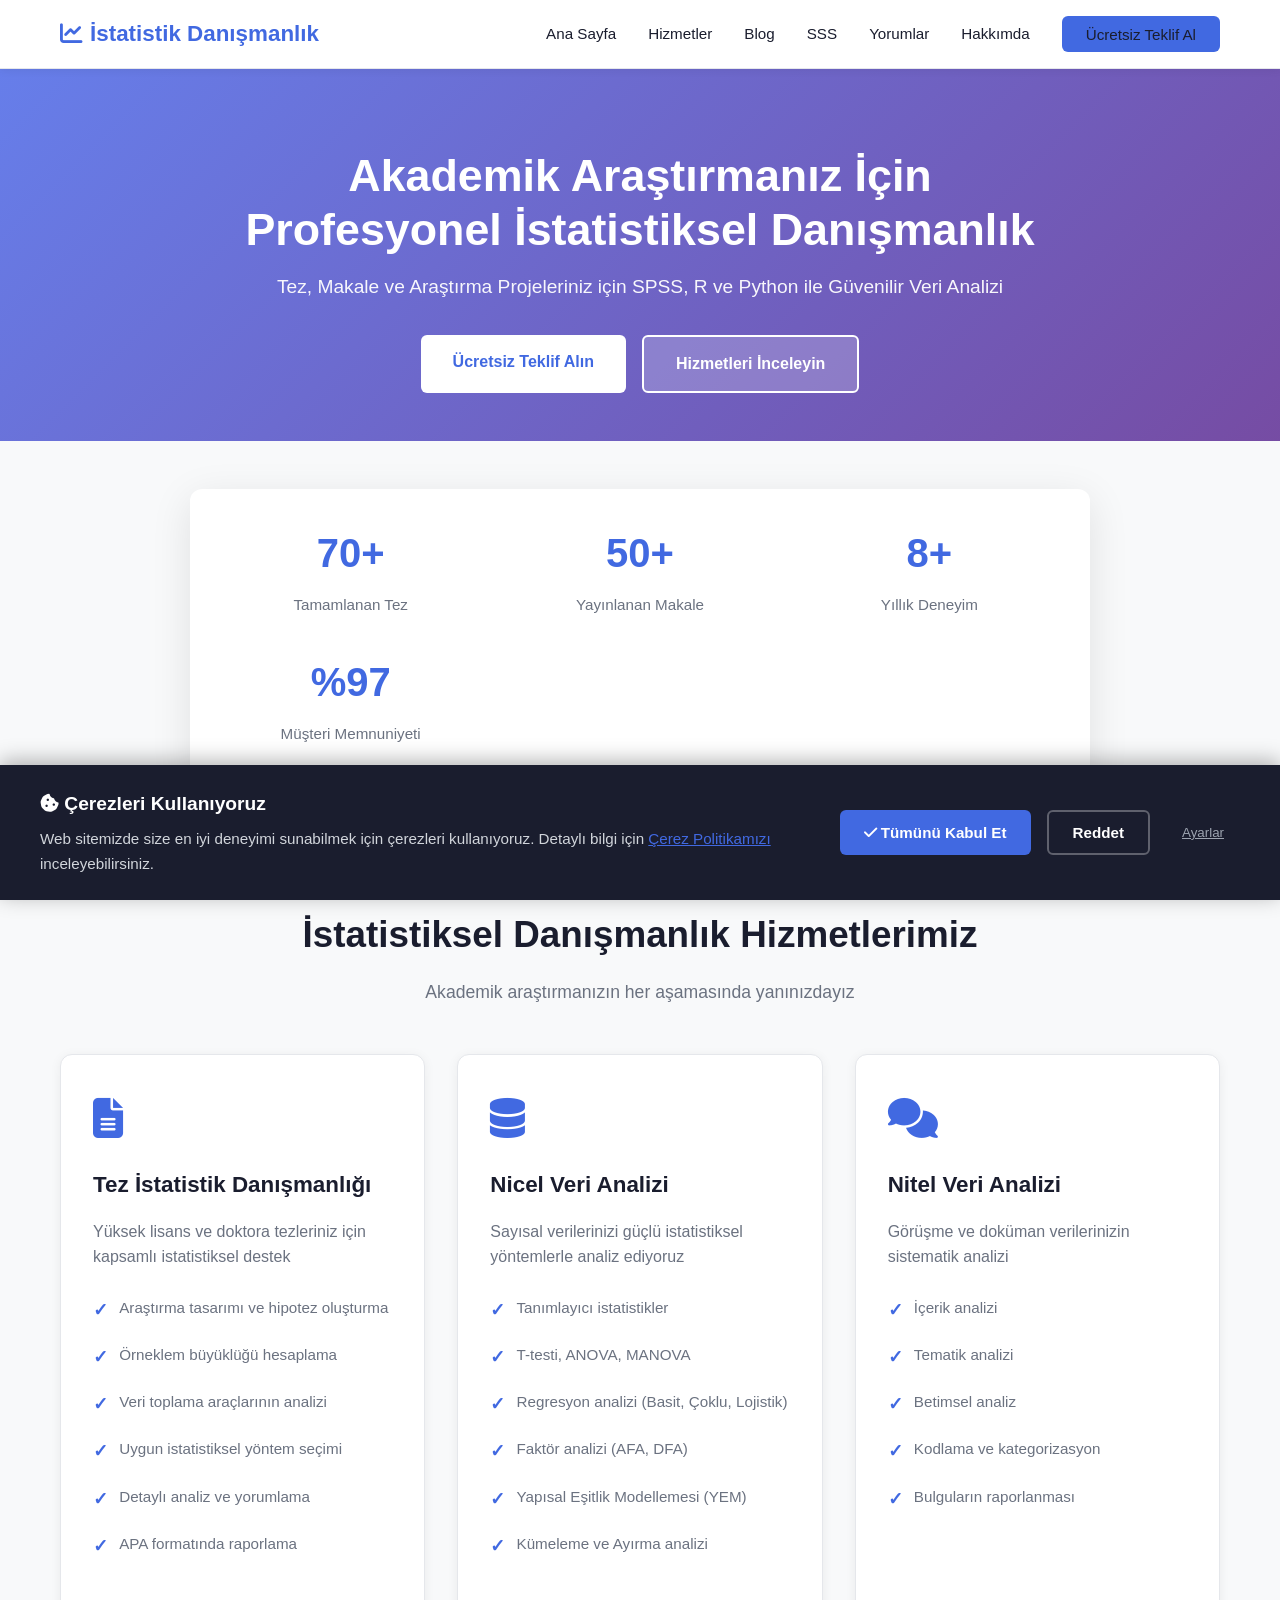
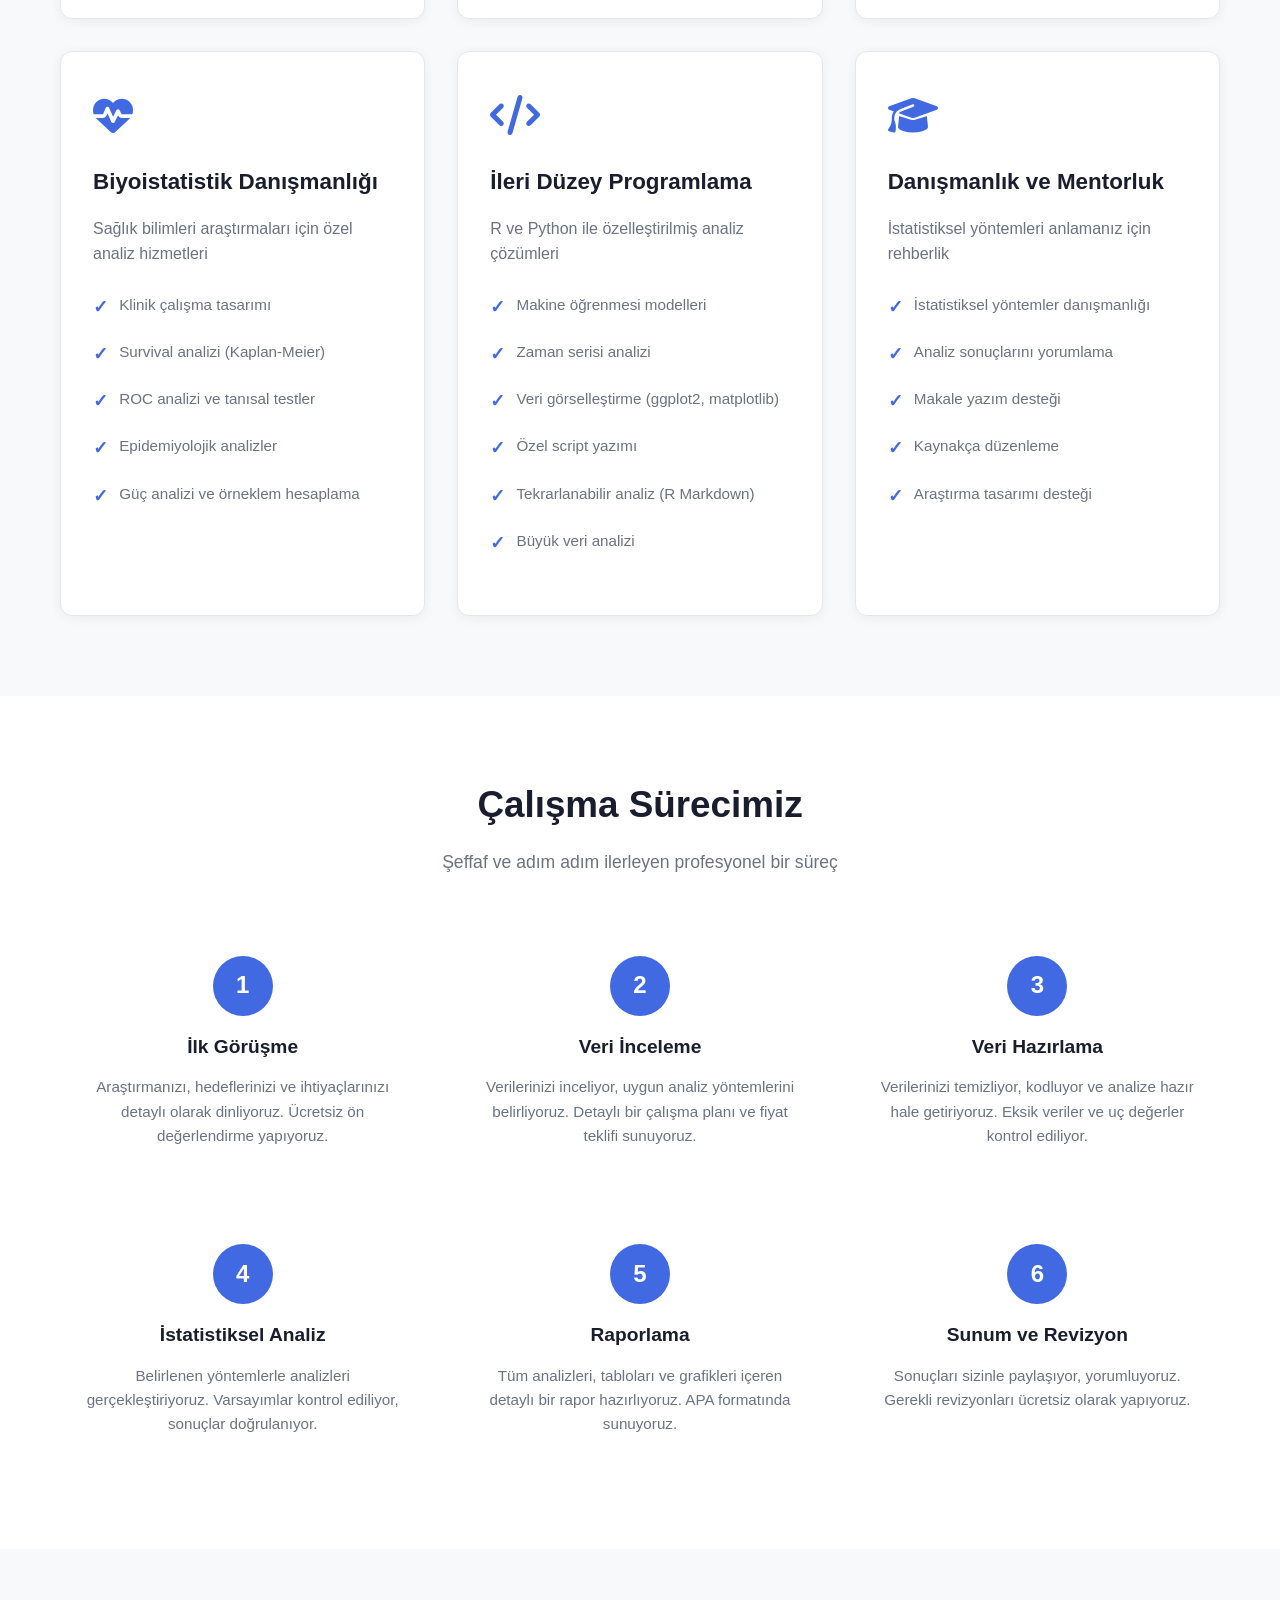
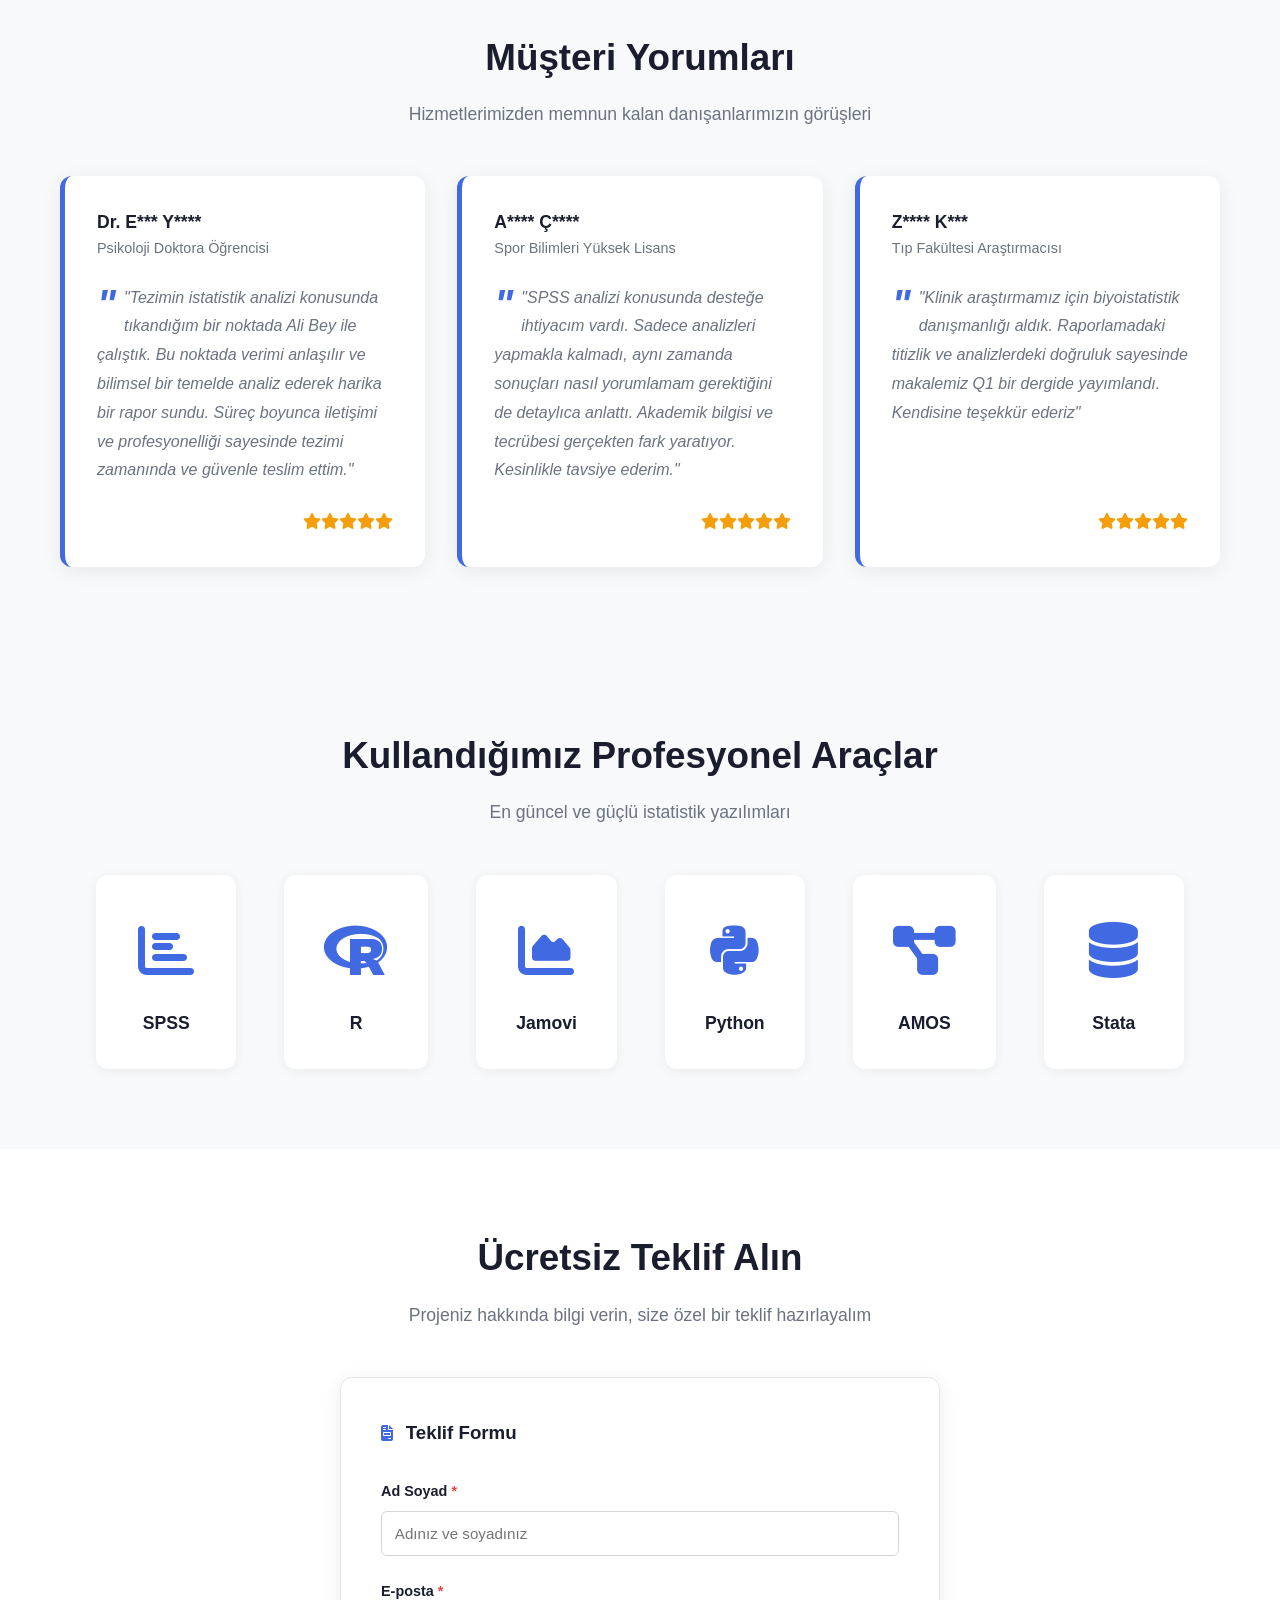
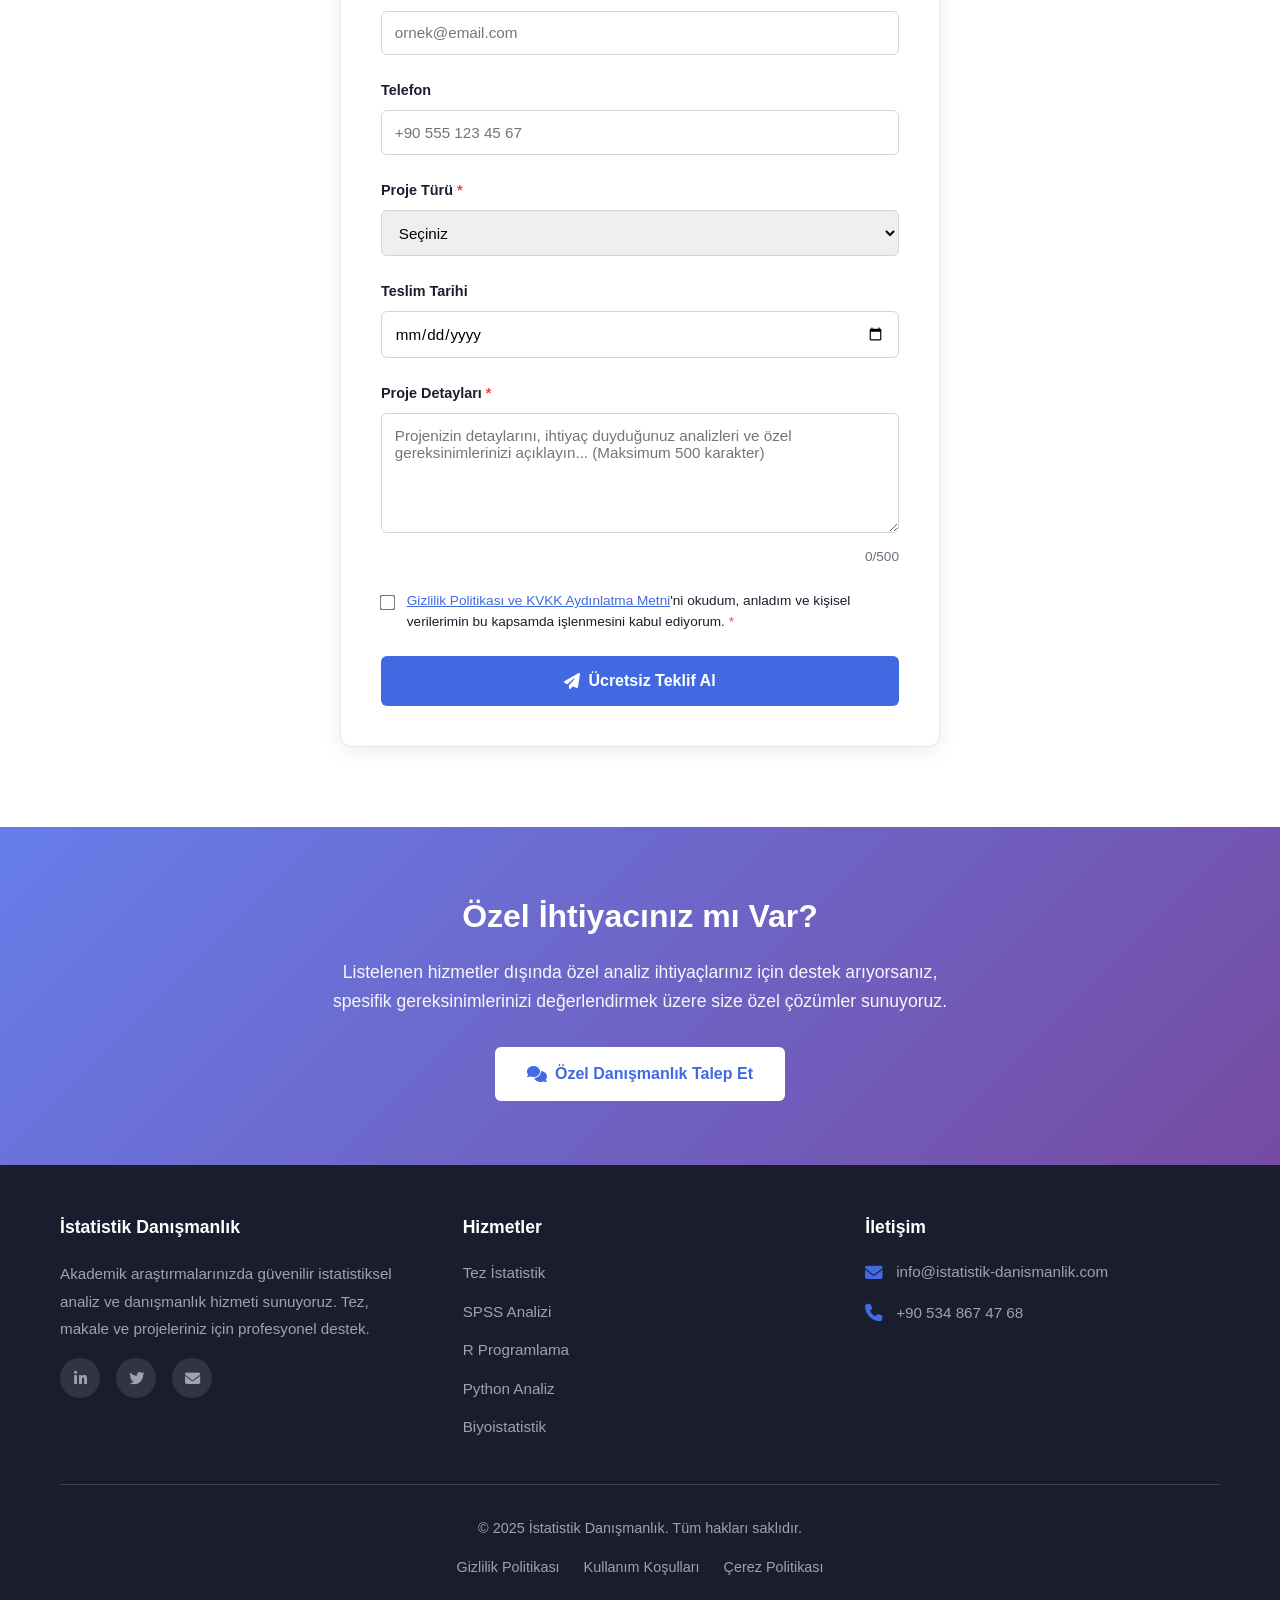
==== index.html @ de1aa16f "Update index.html deleted value for form conversion. it will be managed by google ads settings" ====
<!DOCTYPE html>
<html lang="tr">
<head>
    <meta charset="UTF-8">
    <meta name="viewport" content="width=device-width, initial-scale=1.0">
    <meta name="description" content="Tez İstatistik Danışmanlığı, SPSS Veri Analizi, R ve Python ile Akademik İstatistik Raporlama. Yüksek Lisans, Doktora ve Akademik Araştırmalar için Profesyonel İstatistiksel Destek.">
    <meta name="keywords" content="tez istatistik danışmanlığı, SPSS veri analizi, akademik istatistik, biyoistatistik, R programlama, Python analiz, yapısal eşitlik modeli, regresyon analizi">
    
    <!-- Open Graph / Facebook -->
    <meta property="og:type" content="website">
    <meta property="og:url" content="https://istatistik-danismanlik.com/">
    <meta property="og:title" content="İstatistik Danışmanlık - Tez ve Akademik Araştırma İstatistik Hizmeti">
    <meta property="og:description" content="Tez, Makale ve Araştırma Projeleriniz için SPSS, R ve Python ile Güvenilir Veri Analizi">
    <meta property="og:image" content="https://istatistik-danismanlik.com/og-image.jpg">

    <!-- Twitter -->
    <meta property="twitter:card" content="summary_large_image">
    <meta property="twitter:url" content="https://istatistik-danismanlik.com/">
    <meta property="twitter:title" content="İstatistik Danışmanlık - Tez ve Akademik Araştırma İstatistik Hizmeti">
    <meta property="twitter:description" content="Tez, Makale ve Araştırma Projeleriniz için SPSS, R ve Python ile Güvenilir Veri Analizi">
    <meta property="twitter:image" content="https://istatistik-danismanlik.com/og-image.jpg">

    <!-- Canonical URL -->
    <link rel="canonical" href="https://istatistik-danismanlik.com/">


    <!-- Google Analytics & Ads with Consent Mode -->
    <script async src="https://www.googletagmanager.com/gtag/js?id=G-90RQCKY6W9"></script>
    <script>
      window.dataLayer = window.dataLayer || [];
      function gtag(){dataLayer.push(arguments);}
      
      gtag('consent', 'default', {
        'ad_storage': 'denied',
        'ad_user_data': 'denied',
        'ad_personalization': 'denied',
        'analytics_storage': 'denied'
      });
      
      gtag('js', new Date());
      gtag('config', 'G-90RQCKY6W9');
      gtag('config', 'AW-17613183233');
    </script>
    
    <title>İstatistik Danışmanlık - Tez ve Akademik Araştırma İstatistik Hizmeti</title>
    
    <!-- Merkezi Stil ve Font Awesome -->
    <link rel="stylesheet" href="style.css">
    <link rel="stylesheet" href="https://cdnjs.cloudflare.com/ajax/libs/font-awesome/6.4.0/css/all.min.css">
</head>
<body>
    <!-- Header -->
    <header>
        <nav class="container">
            <div class="logo">
                <i class="fas fa-chart-line"></i>
                <a href="index.html" style="text-decoration: none; color: inherit;">İstatistik Danışmanlık</a>
            </div>
            <button class="mobile-menu-toggle" aria-label="Menü">
                <i class="fas fa-bars"></i>
            </button>
            <ul class="nav-links">
                <li><a href="#anasayfa">Ana Sayfa</a></li>
                <li><a href="#hizmetler">Hizmetler</a></li>
                <li><a href="blog.html">Blog</a></li>
                <li><a href="sss.html">SSS</a></li>
                <li><a href="#yorumlar">Yorumlar</a></li>
                <li><a href="hakkimda.html">Hakkımda</a></li>
                <li><a href="#teklif-al" class="nav-cta">Ücretsiz Teklif Al</a></li>
            </ul>
        </nav>
    </header>

    <!-- Hero Section -->
    <section id="anasayfa" class="hero">
        <div class="container">
            <h1>Akademik Araştırmanız İçin<br>Profesyonel İstatistiksel Danışmanlık</h1>
            <p>Tez, Makale ve Araştırma Projeleriniz için SPSS, R ve Python ile Güvenilir Veri Analizi</p>
            <div class="cta-buttons">
                <a href="#teklif-al" class="btn btn-primary">Ücretsiz Teklif Alın</a>
                <a href="#hizmetler" class="btn btn-secondary">Hizmetleri İnceleyin</a>
            </div>
        </div>
    </section>

    <!-- Stats Bar -->
    <div class="stats-bar">
        <div class="container">
            <div class="stats">
                <div class="stat-item">
                    <h3>70+</h3>
                    <p>Tamamlanan Tez</p>
                </div>
                <div class="stat-item">
                    <h3>50+</h3>
                    <p>Yayınlanan Makale</p>
                </div>
                <div class="stat-item">
                    <h3>8+</h3>
                    <p>Yıllık Deneyim</p>
                </div>
                <div class="stat-item">
                    <h3>%97</h3>
                    <p>Müşteri Memnuniyeti</p>
                </div>
            </div>
        </div>
    </div>

    <!-- Services Section -->
    <section id="hizmetler" class="services">
        <div class="container">
            <h2 class="section-title">İstatistiksel Danışmanlık Hizmetlerimiz</h2>
            <p class="section-subtitle">Akademik araştırmanızın her aşamasında yanınızdayız</p>
            
            <div class="services-grid">
                <div class="service-card">
                    <div class="service-icon"><i class="fas fa-file-alt"></i></div>
                    <h3>Tez İstatistik Danışmanlığı</h3>
                    <p>Yüksek lisans ve doktora tezleriniz için kapsamlı istatistiksel destek</p>
                    <ul>
                        <li>Araştırma tasarımı ve hipotez oluşturma</li>
                        <li>Örneklem büyüklüğü hesaplama</li>
                        <li>Veri toplama araçlarının analizi</li>
                        <li>Uygun istatistiksel yöntem seçimi</li>
                        <li>Detaylı analiz ve yorumlama</li>
                        <li>APA formatında raporlama</li>
                    </ul>
                </div>
                <div class="service-card">
                    <div class="service-icon"><i class="fas fa-database"></i></div>
                    <h3>Nicel Veri Analizi</h3>
                    <p>Sayısal verilerinizi güçlü istatistiksel yöntemlerle analiz ediyoruz</p>
                    <ul>
                        <li>Tanımlayıcı istatistikler</li>
                        <li>T-testi, ANOVA, MANOVA</li>
                        <li>Regresyon analizi (Basit, Çoklu, Lojistik)</li>
                        <li>Faktör analizi (AFA, DFA)</li>
                        <li>Yapısal Eşitlik Modellemesi (YEM)</li>
                        <li>Kümeleme ve Ayırma analizi</li>
                    </ul>
                </div>
                <div class="service-card">
                    <div class="service-icon"><i class="fas fa-comments"></i></div>
                    <h3>Nitel Veri Analizi</h3>
                    <p>Görüşme ve doküman verilerinizin sistematik analizi</p>
                    <ul>
                        <li>İçerik analizi</li>
                        <li>Tematik analizi</li>
                        <li>Betimsel analiz</li>
                        <li>Kodlama ve kategorizasyon</li>
                        <li>Bulguların raporlanması</li>
                    </ul>
                </div>
                <div class="service-card">
                    <div class="service-icon"><i class="fas fa-heartbeat"></i></div>
                    <h3>Biyoistatistik Danışmanlığı</h3>
                    <p>Sağlık bilimleri araştırmaları için özel analiz hizmetleri</p>
                    <ul>
                        <li>Klinik çalışma tasarımı</li>
                        <li>Survival analizi (Kaplan-Meier)</li>
                        <li>ROC analizi ve tanısal testler</li>
                        <li>Epidemiyolojik analizler</li>
                        <li>Güç analizi ve örneklem hesaplama</li>
                    </ul>
                </div>
                <div class="service-card">
                    <div class="service-icon"><i class="fas fa-code"></i></div>
                    <h3>İleri Düzey Programlama</h3>
                    <p>R ve Python ile özelleştirilmiş analiz çözümleri</p>
                    <ul>
                        <li>Makine öğrenmesi modelleri</li>
                        <li>Zaman serisi analizi</li>
                        <li>Veri görselleştirme (ggplot2, matplotlib)</li>
                        <li>Özel script yazımı</li>
                        <li>Tekrarlanabilir analiz (R Markdown)</li>
                        <li>Büyük veri analizi</li>
                    </ul>
                </div>
                <div class="service-card">
                    <div class="service-icon"><i class="fas fa-graduation-cap"></i></div>
                    <h3>Danışmanlık ve Mentorluk</h3>
                    <p>İstatistiksel yöntemleri anlamanız için rehberlik</p>
                    <ul>
                        <li>İstatistiksel yöntemler danışmanlığı</li>
                        <li>Analiz sonuçlarını yorumlama</li>
                        <li>Makale yazım desteği</li>
                        <li>Kaynakça düzenleme</li>
                        <li>Araştırma tasarımı desteği</li>
                    </ul>
                </div>
            </div>
        </div>
    </section>

    <!-- Process Section -->
    <section id="surec" class="process">
        <div class="container">
            <h2 class="section-title">Çalışma Sürecimiz</h2>
            <p class="section-subtitle">Şeffaf ve adım adım ilerleyen profesyonel bir süreç</p>
            <div class="process-steps">
                <div class="step"><div class="step-number">1</div><h3>İlk Görüşme</h3><p>Araştırmanızı, hedeflerinizi ve ihtiyaçlarınızı detaylı olarak dinliyoruz. Ücretsiz ön değerlendirme yapıyoruz.</p></div>
                <div class="step"><div class="step-number">2</div><h3>Veri İnceleme</h3><p>Verilerinizi inceliyor, uygun analiz yöntemlerini belirliyoruz. Detaylı bir çalışma planı ve fiyat teklifi sunuyoruz.</p></div>
                <div class="step"><div class="step-number">3</div><h3>Veri Hazırlama</h3><p>Verilerinizi temizliyor, kodluyor ve analize hazır hale getiriyoruz. Eksik veriler ve uç değerler kontrol ediliyor.</p></div>
                <div class="step"><div class="step-number">4</div><h3>İstatistiksel Analiz</h3><p>Belirlenen yöntemlerle analizleri gerçekleştiriyoruz. Varsayımlar kontrol ediliyor, sonuçlar doğrulanıyor.</p></div>
                <div class="step"><div class="step-number">5</div><h3>Raporlama</h3><p>Tüm analizleri, tabloları ve grafikleri içeren detaylı bir rapor hazırlıyoruz. APA formatında sunuyoruz.</p></div>
                <div class="step"><div class="step-number">6</div><h3>Sunum ve Revizyon</h3><p>Sonuçları sizinle paylaşıyor, yorumluyoruz. Gerekli revizyonları ücretsiz olarak yapıyoruz.</p></div>
            </div>
        </div>
    </section>

    <!-- Testimonials Section -->
    <section id="yorumlar" class="testimonials">
        <div class="container">
            <h2 class="section-title">Müşteri Yorumları</h2>
            <p class="section-subtitle">Hizmetlerimizden memnun kalan danışanlarımızın görüşleri</p>
            <div class="testimonials-grid">
                <div class="testimonial-card">
                    <div class="testimonial-author">
                        <div>
                            <h4 class="author-name">Dr. E*** Y****</h4>
                            <p class="author-title">Psikoloji Doktora Öğrencisi</p>
                        </div>
                    </div>
                    <p class="testimonial-text">"Tezimin istatistik analizi konusunda tıkandığım bir noktada Ali Bey ile çalıştık. Bu noktada verimi anlaşılır ve bilimsel bir temelde analiz ederek harika bir rapor sundu. Süreç boyunca iletişimi ve profesyonelliği sayesinde tezimi zamanında ve güvenle teslim ettim."</p>
                    <div class="testimonial-rating"><i class="fas fa-star"></i><i class="fas fa-star"></i><i class="fas fa-star"></i><i class="fas fa-star"></i><i class="fas fa-star"></i></div>
                </div>
                <div class="testimonial-card">
                    <div class="testimonial-author">
                        <div>
                            <h4 class="author-name">A**** Ç****</h4>
                            <p class="author-title">Spor Bilimleri Yüksek Lisans</p>
                        </div>
                    </div>
                    <p class="testimonial-text">"SPSS analizi konusunda desteğe ihtiyacım vardı. Sadece analizleri yapmakla kalmadı, aynı zamanda sonuçları nasıl yorumlamam gerektiğini de detaylıca anlattı. Akademik bilgisi ve tecrübesi gerçekten fark yaratıyor. Kesinlikle tavsiye ederim."</p>
                    <div class="testimonial-rating"><i class="fas fa-star"></i><i class="fas fa-star"></i><i class="fas fa-star"></i><i class="fas fa-star"></i><i class="fas fa-star"></i></div>
                </div>
                <div class="testimonial-card">
                    <div class="testimonial-author">
                        <div>
                            <h4 class="author-name">Z**** K***</h4>
                            <p class="author-title">Tıp Fakültesi Araştırmacısı</p>
                        </div>
                    </div>
                    <p class="testimonial-text">"Klinik araştırmamız için biyoistatistik danışmanlığı aldık. Raporlamadaki titizlik ve analizlerdeki doğruluk sayesinde makalemiz Q1 bir dergide yayımlandı. Kendisine teşekkür ederiz"</p>
                    <div class="testimonial-rating"><i class="fas fa-star"></i><i class="fas fa-star"></i><i class="fas fa-star"></i><i class="fas fa-star"></i><i class="fas fa-star"></i></div>
                </div>
            </div>
        </div>
    </section>

    <!-- Tools Section -->
    <section class="tools">
        <div class="container">
            <h2 class="section-title">Kullandığımız Profesyonel Araçlar</h2>
            <p class="section-subtitle">En güncel ve güçlü istatistik yazılımları</p>
            <div class="tools-grid">
                <div class="tool-item"><div class="tool-icon"><i class="fas fa-chart-bar"></i></div><h4>SPSS</h4></div>
                <div class="tool-item"><div class="tool-icon"><i class="fab fa-r-project"></i></div><h4>R</h4></div>
                <div class="tool-item"><div class="tool-icon"><i class="fas fa-chart-area"></i></div><h4>Jamovi</h4></div>
                <div class="tool-item"><div class="tool-icon"><i class="fab fa-python"></i></div><h4>Python</h4></div>
                <div class="tool-item"><div class="tool-icon"><i class="fas fa-project-diagram"></i></div><h4>AMOS</h4></div>
                <div class="tool-item"><div class="tool-icon"><i class="fas fa-database"></i></div><h4>Stata</h4></div>
            </div>
        </div>
    </section>

    <!-- Quote Form Section -->
    <section id="teklif-al" class="quote-section">
        <div class="container">
            <h2 class="section-title">Ücretsiz Teklif Alın</h2>
            <p class="section-subtitle">Projeniz hakkında bilgi verin, size özel bir teklif hazırlayalım</p>
            <div class="quote-form-container">
                <div class="quote-form-title"><i class="fas fa-file-invoice"></i><h3>Teklif Formu</h3></div>
                <div id="formMessage" class="form-message"></div>
                <form class="quote-form" name="quote" method="POST" data-netlify="true" netlify-honeypot="bot-field">
                    <input type="hidden" name="form-name" value="quote">

                    <!-- Honeypot alanı - botlar için görünür, insanlar için gizli -->
                    <div class="honeypot-field" aria-hidden="true">
                        <label for="website-url">Web sitesi (boş bırakın)</label>
                        <input type="text"
                               name="bot-field"
                               id="website-url"
                               tabindex="-1"
                               autocomplete="off"
                               placeholder="https://">
                    </div>
                    <div class="form-group"><label>Ad Soyad <span class="required">*</span></label><input type="text" name="name" placeholder="Adınız ve soyadınız" required></div>
                    <div class="form-group"><label>E-posta <span class="required">*</span></label><input type="email" name="email" placeholder="ornek@email.com" required></div>
                    <div class="form-group"><label>Telefon</label><input type="tel" name="phone" placeholder="+90 555 123 45 67"></div>
                    <div class="form-group"><label>Proje Türü <span class="required">*</span></label><select name="project-type" required><option value="">Seçiniz</option><option value="yuksek-lisans">Yüksek Lisans Tezi</option><option value="doktora">Doktora Tezi</option><option value="makale">Makale</option><option value="proje">Araştırma Projesi</option><option value="diger">Diğer</option></select></div>
                    <div class="form-group"><label>Teslim Tarihi</label><input type="date" name="deadline"></div>
                    <div class="form-group"><label>Proje Detayları <span class="required">*</span></label><textarea id="projectDetails" name="details" placeholder="Projenizin detaylarını, ihtiyaç duyduğunuz analizleri ve özel gereksinimlerinizi açıklayın... (Maksimum 500 karakter)" maxlength="500" required></textarea><div class="char-count"><span id="charCount">0</span>/500</div></div>
                    <div class="form-group"><div class="checkbox-item" style="align-items: flex-start; gap: 0.8rem;"><input type="checkbox" id="kvkk" name="kvkk-onay" value="kabul" required style="margin-top: 5px; transform: scale(1.2);"><label for="kvkk" style="font-size: 0.85rem; line-height: 1.5; font-weight: 500;"><a href="gizlilik-politikasi.html" target="_blank" style="color: var(--primary);">Gizlilik Politikası ve KVKK Aydınlatma Metni</a>'ni okudum, anladım ve kişisel verilerimin bu kapsamda işlenmesini kabul ediyorum. <span class="required">*</span></label></div></div>
                    <button type="submit" class="submit-btn" id="submitBtn"><i class="fas fa-paper-plane"></i> Ücretsiz Teklif Al</button>
                </form>
            </div>
        </div>
    </section>

    <!-- Special Needs Section -->
    <section class="special-needs">
        <div class="container">
            <h2>Özel İhtiyacınız mı Var?</h2>
            <p>Listelenen hizmetler dışında özel analiz ihtiyaçlarınız için destek arıyorsanız,<br>spesifik gereksinimlerinizi değerlendirmek üzere size özel çözümler sunuyoruz.</p>
            <a href="#teklif-al" class="special-btn"><i class="fas fa-comments"></i> Özel Danışmanlık Talep Et</a>
        </div>
    </section>

    <!-- Footer -->
    <footer>
        <div class="container">
            <div class="footer-content">
                <div class="footer-section">
                    <h3>İstatistik Danışmanlık</h3>
                    <p>Akademik araştırmalarınızda güvenilir istatistiksel analiz ve danışmanlık hizmeti sunuyoruz. Tez, makale ve projeleriniz için profesyonel destek.</p>
                    <div class="social-links">
                        <a href="https://www.linkedin.com/in/ali-yalcinkaya" target="_blank" rel="noopener noreferrer" aria-label="LinkedIn"><i class="fab fa-linkedin-in"></i></a>
                        <a href="https://x.com/_aliyalcinkaya" target="_blank" rel="noopener noreferrer" aria-label="Twitter"><i class="fab fa-twitter"></i></a>
                        <a href="mailto:info@istatistik-danismanlik.com" aria-label="E-posta"><i class="fas fa-envelope"></i></a>
                    </div>
                </div>
                <div class="footer-section">
                    <h3>Hizmetler</h3>
                    <ul>
                        <li><a href="#hizmetler">Tez İstatistik</a></li>
                        <li><a href="#hizmetler">SPSS Analizi</a></li>
                        <li><a href="#hizmetler">R Programlama</a></li>
                        <li><a href="#hizmetler">Python Analiz</a></li>
                        <li><a href="#hizmetler">Biyoistatistik</a></li>
                    </ul>
                </div>
                <div class="footer-section">
                    <h3>İletişim</h3>
                    <div class="contact-info-item">
                        <i class="fas fa-envelope"></i>
                        <a href="mailto:info@istatistik-danismanlik.com">info@istatistik-danismanlik.com</a>
                    </div>
                    <div class="contact-info-item">
                        <i class="fas fa-phone"></i>
                        <a href="tel:+905348674768">+90 534 867 47 68</a>
                    </div>
                </div>
            </div>
            <div class="footer-bottom">
                <p>&copy; 2025 İstatistik Danışmanlık. Tüm hakları saklıdır.</p>
                <div class="footer-legal-links">
                    <a href="gizlilik-politikasi.html">Gizlilik Politikası</a>
                    <a href="kullanim-kosullari.html">Kullanım Koşulları</a>
                    <a href="cerez-politikasi.html">Çerez Politikası</a>
                </div>
            </div>
        </div>
    </footer>

    <!-- Çerez Banner ve Modal HTML -->
    <div id="cookie-consent-banner">
        <div class="cookie-consent-container">
            <div class="cookie-consent-text">
                <h3><i class="fas fa-cookie-bite"></i> Çerezleri Kullanıyoruz</h3>
                <p>Web sitemizde size en iyi deneyimi sunabilmek için çerezleri kullanıyoruz. Detaylı bilgi için <a href="cerez-politikasi.html" target="_blank">Çerez Politikamızı</a> inceleyebilirsiniz.</p>
            </div>
            <div class="cookie-consent-buttons">
                <button class="cookie-btn cookie-btn-accept" onclick="acceptAllCookies()">
                    <i class="fas fa-check"></i> Tümünü Kabul Et
                </button>
                <button class="cookie-btn cookie-btn-reject" onclick="rejectCookies()">
                    Reddet
                </button>
                <button class="cookie-btn-settings" onclick="openCookieSettings()">
                    Ayarlar
                </button>
            </div>
        </div>
    </div>
    <div id="cookie-settings-modal">
        <div class="cookie-modal-content">
            <div class="cookie-modal-header">
                <h2>Çerez Ayarları</h2>
                <button class="cookie-modal-close" onclick="closeCookieSettings()">
                    <i class="fas fa-times"></i>
                </button>
            </div>
            <div class="cookie-category">
                <div class="cookie-category-header">
                    <h3><i class="fas fa-shield-alt"></i> Zorunlu Çerezler</h3>
                    <label class="cookie-toggle">
                        <input type="checkbox" checked disabled>
                        <span class="cookie-toggle-slider"></span>
                    </label>
                </div>
                <p>Web sitesinin temel işlevleri için gerekli çerezlerdir. Bu çerezler devre dışı bırakılamaz.</p>
            </div>
            <div class="cookie-category">
                <div class="cookie-category-header">
                    <h3><i class="fas fa-chart-line"></i> Analitik Çerezler</h3>
                    <label class="cookie-toggle">
                        <input type="checkbox" id="analytics-cookies">
                        <span class="cookie-toggle-slider"></span>
                    </label>
                </div>
                <p>Ziyaretçi davranışlarını anlamamıza ve site performansını iyileştirmemize yardımcı olan çerezlerdir (Google Analytics).</p>
            </div>
            <div class="cookie-category">
                <div class="cookie-category-header">
                    <h3><i class="fas fa-bullhorn"></i> Pazarlama Çerezleri</h3>
                    <label class="cookie-toggle">
                        <input type="checkbox" id="marketing-cookies">
                        <span class="cookie-toggle-slider"></span>
                    </label>
                </div>
                <p>Hedefli reklamlar göstermek ve reklam kampanyalarının etkinliğini ölçmek için kullanılan çerezlerdir (Google Ads).</p>
            </div>
            <div class="cookie-modal-footer">
                <button class="cookie-btn cookie-btn-reject" onclick="saveAndClose()">
                    <i class="fas fa-save"></i> Kaydet ve Kapat
                </button>
                <button class="cookie-btn cookie-btn-accept" onclick="acceptAllFromModal()">
                    <i class="fas fa-check-double"></i> Tümünü Kabul Et
                </button>
            </div>
        </div>
    </div>
    
    <!-- Scriptler -->
    <script>
        document.addEventListener('DOMContentLoaded', function() {
            // --- GENEL SİTE SCRIPT'LERİ ---
            // Karakter sayacı
            const textarea = document.getElementById('projectDetails');
            const charCount = document.getElementById('charCount');
            if (textarea && charCount) {
                textarea.addEventListener('input', function() {
                    charCount.textContent = this.value.length;
                });
            }
            
            // Mobil menü
            const mobileMenuToggle=document.querySelector(".mobile-menu-toggle"),navLinks=document.querySelector(".nav-links");mobileMenuToggle&&mobileMenuToggle.addEventListener("click",function(){navLinks.classList.toggle("active");const e=this.querySelector("i");e.classList.toggle("fa-bars"),e.classList.toggle("fa-times")});
            
            // Sayfa içi smooth scroll
            document.querySelectorAll('a[href^="#"]').forEach(e=>{e.addEventListener("click",function(t){t.preventDefault();const o=document.querySelector(this.getAttribute("href"));o&&o.scrollIntoView({behavior:"smooth",block:"start"})})});
            
            // Netlify form gönderimi
            const form = document.querySelector('.quote-form');
            if(form) {
                form.addEventListener('submit', event => {
                    event.preventDefault();

                    // Form validasyonu kontrolü
                    if (!form.checkValidity()) {
                        // Tarayıcının varsayılan validasyon mesajlarını göster
                        form.reportValidity();
                        return;
                    }

                    // KVKK onayı kontrolü
                    const kvkkCheckbox = document.getElementById('kvkk');
                    if (!kvkkCheckbox.checked) {
                        const formMessage = document.getElementById('formMessage');
                        formMessage.textContent = 'Lütfen Gizlilik Politikası ve KVKK Aydınlatma Metni\'ni okuyup kabul edin.';
                        formMessage.className = 'form-message error';
                        formMessage.style.display = 'block';
                        kvkkCheckbox.focus();
                        setTimeout(() => {
                            formMessage.style.display = 'none';
                        }, 5000);
                        return;
                    }

                    const formData = new FormData(form);
                    const formMessage = document.getElementById('formMessage');
                    const submitBtn = document.getElementById('submitBtn');

                    // Butonu devre dışı bırak ve yükleniyor durumuna getir
                    submitBtn.disabled = true;
                    submitBtn.innerHTML = '<i class="fas fa-spinner fa-spin"></i> Gönderiliyor...';

                    fetch('/', {
                        method: 'POST',
                        headers: { 'Content-Type': 'application/x-www-form-urlencoded' },
                        body: new URLSearchParams(formData).toString()
                    }).then(() => {
                        // Form başarıyla gönderildi - Google Analytics event
                        if (typeof gtag !== 'undefined') {
                            // GA4 event - Google Ads'te dönüşüm olarak import edilebilir
                            gtag('event', 'form_submit', {
                                'event_category': 'engagement',
                                'event_label': 'contact_form'
                            });

                            // Google Ads conversion event
                            // Google Ads'teki dönüşüm ayarlarından conversion_label alıp buraya ekle
                            // Örnek: gtag('event', 'conversion', {'send_to': 'AW-17613183233/AbC1DeF2GhI3JkL4'});
                            gtag('event', 'conversion', {
                                'send_to': 'AW-17613183233/gdZMCKPOzawbEIGyz85B'
                            });
                        }

                        form.style.display = 'none';
                        formMessage.textContent = 'Teşekkürler! Talebiniz başarıyla alındı. En kısa sürede size dönüş yapacağız.';
                        formMessage.className = 'form-message success';
                        formMessage.style.display = 'block';
                    }).catch((error) => {
                        formMessage.textContent = 'Bir hata oluştu. Lütfen daha sonra tekrar deneyin veya doğrudan e-posta ile iletişime geçin.';
                        formMessage.className = 'form-message error';
                        formMessage.style.display = 'block';
                        submitBtn.disabled = false;
                        submitBtn.innerHTML = '<i class="fas fa-paper-plane"></i> Ücretsiz Teklif Al';
                    });
                });
            }
            
            // --- ÇEREZ YÖNETİM SCRIPT'LERİ ---
            function showCookieBanner(){const e=document.getElementById("cookie-consent-banner");e&&(e.style.display="block")}function hideCookieBanner(){const e=document.getElementById("cookie-consent-banner");e&&(e.style.display="none")}function setCookieConsent(e,t,o){const n=new Date;n.setTime(n.getTime()+24*o*60*60*1e3),document.cookie=e+"="+t+";expires="+n.toUTCString()+";path=/;SameSite=Lax"}function getCookieConsent(e){const t=e+"=";const o=document.cookie.split(";");for(let e=0;e<o.length;e++){let n=o[e];for(;" "===n.charAt(0);)n=n.substring(1,n.length);if(0===n.indexOf(t))return n.substring(t.length,n.length)}return null}window.acceptAllCookies=function(){setCookieConsent("cookie_consent","all",365),setCookieConsent("analytics_consent","true",365),setCookieConsent("marketing_consent","true",365),"undefined"!=typeof gtag&&gtag("consent","update",{analytics_storage:"granted",ad_storage:"granted",ad_user_data:"granted",ad_personalization:"granted"}),hideCookieBanner()},window.rejectCookies=function(){setCookieConsent("cookie_consent","necessary",365),setCookieConsent("analytics_consent","false",365),setCookieConsent("marketing_consent","false",365),hideCookieBanner()},window.openCookieSettings=function(){const e=document.getElementById("cookie-settings-modal");e&&(e.style.display="block",document.getElementById("analytics-cookies").checked="true"===getCookieConsent("analytics_consent"),document.getElementById("marketing-cookies").checked="true"===getCookieConsent("marketing_consent"))},window.closeCookieSettings=function(){const e=document.getElementById("cookie-settings-modal");e&&(e.style.display="none")},window.acceptAllFromModal=function(){document.getElementById("analytics-cookies").checked=!0,document.getElementById("marketing-cookies").checked=!0,saveAndClose()},window.saveAndClose=function(){const e=document.getElementById("analytics-cookies").checked,t=document.getElementById("marketing-cookies").checked;setCookieConsent("cookie_consent","custom",365),setCookieConsent("analytics_consent",e,365),setCookieConsent("marketing_consent",t,365),"undefined"!=typeof gtag&&gtag("consent","update",{analytics_storage:e?"granted":"denied",ad_storage:t?"granted":"denied",ad_user_data:t?"granted":"denied",ad_personalization:t?"granted":"denied"}),closeCookieSettings(),hideCookieBanner()};const consent=getCookieConsent("cookie_consent");consent?"undefined"!=typeof gtag&&gtag("consent","update",{analytics_storage:"true"===getCookieConsent("analytics_consent")?"granted":"denied",ad_storage:"true"===getCookieConsent("marketing_consent")?"granted":"denied",ad_user_data:"true"===getCookieConsent("marketing_consent")?"granted":"denied",ad_personalization:"true"===getCookieConsent("marketing_consent")?"granted":"denied"}):setTimeout(showCookieBanner,1e3);window.addEventListener("click",function(e){const t=document.getElementById("cookie-settings-modal");e.target===t&&closeCookieSettings()});
        });
    </script>
</body>
</html>
---- style.css ----
/* -------------------------------------------------------------------------- */
/* TEMEL STİLLER VE DEĞİŞKENLER (Tüm sayfalar için geçerli)                     */
/* -------------------------------------------------------------------------- */
* {
    margin: 0;
    padding: 0;
    box-sizing: border-box;
}

:root {
    --primary: #4169E1;
    --primary-dark: #1e3a8a;
    --secondary: #0ea5e9;
    --accent: #4169E1;
    --dark: #1a1d2e;
    --light: #f8f9fa;
    --gray: #6b7280;
    --white: #ffffff;
}

body {
    font-family: -apple-system, BlinkMacSystemFont, 'Segoe UI', Roboto, 'Helvetica Neue', Arial, sans-serif;
    line-height: 1.6;
    color: var(--dark);
    background: var(--light); /* Arka planı açık gri yapalım */
}

html {
    scroll-behavior: smooth;
}

.container {
    max-width: 1200px;
    margin: 0 auto;
    padding: 0 20px;
}

.section-title {
    text-align: center;
    font-size: 2.3rem;
    margin-bottom: 0.8rem;
    color: var(--dark);
    font-weight: 700;
}

.section-subtitle {
    text-align: center;
    color: var(--gray);
    margin-bottom: 3rem;
    font-size: 1.1rem;
}

/* -------------------------------------------------------------------------- */
/* HEADER VE NAVİGASYON (Tüm sayfalarda aynı)                                 */
/* -------------------------------------------------------------------------- */
header {
    background: var(--white);
    padding: 1rem 0;
    position: sticky;
    top: 0;
    z-index: 1000;
    box-shadow: 0 2px 8px rgba(0,0,0,0.06);
    border-bottom: 1px solid #e5e7eb;
}

nav {
    display: flex;
    justify-content: space-between;
    align-items: center;
    flex-wrap: wrap;
}

.logo {
    font-size: 1.4rem;
    font-weight: 700;
    color: var(--primary);
    display: flex;
    align-items: center;
    gap: 8px;
    text-decoration: none;
}

.nav-links {
    display: flex;
    gap: 2rem;
    list-style: none;
    align-items: center;
}

.nav-links a {
    color: var(--dark);
    text-decoration: none;
    transition: color 0.3s;
    font-weight: 500;
    font-size: 0.95rem;
}

.nav-links a:hover {
    color: var(--primary);
}

.nav-cta {
    background: var(--primary);
    color: white;
    padding: 0.6rem 1.5rem;
    border-radius: 6px;
    font-weight: 600;
    transition: all 0.3s;
}

.nav-cta:hover {
    background: var(--primary-dark);
    color: white;
    transform: translateY(-1px);
}

.mobile-menu-toggle {
    display: none;
    background: none;
    border: none;
    font-size: 1.5rem;
    color: var(--primary);
    cursor: pointer;
}


/* -------------------------------------------------------------------------- */
/* FOOTER (Tüm sayfalarda aynı)                                               */
/* -------------------------------------------------------------------------- */
footer {
    background: var(--dark);
    color: white;
    padding: 3rem 0 1.5rem;
}
.footer-content {
    display: grid;
    grid-template-columns: repeat(auto-fit, minmax(250px, 1fr));
    gap: 3rem;
    margin-bottom: 2rem;
}
.footer-section h3 { margin-bottom: 1.2rem; color: white; font-weight: 600; font-size: 1.1rem; }
.footer-section p { color: #9ca3af; line-height: 1.8; font-size: 0.95rem; }
.footer-section ul { list-style: none; }
.footer-section ul li { margin-bottom: 0.8rem; }
.footer-section a { color: #9ca3af; text-decoration: none; transition: color 0.3s; font-size: 0.95rem; }
.footer-section a:hover { color: white; }
.contact-info-item { display: flex; align-items: center; gap: 0.8rem; margin-bottom: 1rem; color: #9ca3af; }
.contact-info-item i { color: var(--primary); font-size: 1.1rem; }
.social-links { display: flex; gap: 1rem; margin-top: 1rem; }
.social-links a { width: 40px; height: 40px; background: rgba(255,255,255,0.1); border-radius: 50%; display: flex; align-items: center; justify-content: center; transition: all 0.3s; }
.social-links a:hover { background: var(--primary); transform: translateY(-3px); }
.footer-bottom { text-align: center; padding-top: 2rem; border-top: 1px solid #374151; color: #9ca3af; font-size: 0.9rem; }
.footer-legal-links { margin-top: 1rem; font-size: 0.9rem; }
.footer-legal-links a { color: #9ca3af; text-decoration: none; margin: 0 10px; transition: color 0.3s; }
.footer-legal-links a:hover { color: white; }

/* -------------------------------------------------------------------------- */
/* ANA SAYFA BÖLÜMLERİ (index.html'e özel)                                    */
/* -------------------------------------------------------------------------- */
/* Hero Section */
.hero { background: linear-gradient(135deg, #667eea 0%, #764ba2 100%); color: white; padding: 5rem 0; text-align: center; }
.hero h1 { font-size: 2.8rem; margin-bottom: 1rem; font-weight: 700; line-height: 1.2; }
.hero p { font-size: 1.2rem; margin-bottom: 2rem; opacity: 0.95; max-width: 800px; margin-left: auto; margin-right: auto; }
.cta-buttons { display: flex; gap: 1rem; justify-content: center; flex-wrap: wrap; }
.btn { padding: 0.9rem 2rem; border: none; border-radius: 6px; font-size: 1rem; font-weight: 600; cursor: pointer; transition: all 0.3s; text-decoration: none; display: inline-block; }
.btn-primary { background: white; color: var(--primary); }
.btn-primary:hover { transform: translateY(-2px); box-shadow: 0 8px 20px rgba(255,255,255,0.3); }
.btn-secondary { background: rgba(255,255,255,0.2); color: white; border: 2px solid white; }
.btn-secondary:hover { background: rgba(255,255,255,0.3); }

/* Stats Bar */
.stats-bar { background: var(--light); padding: 3rem 0; margin-top: -2rem; position: relative; z-index: 10; }
.stats { display: grid; grid-template-columns: repeat(auto-fit, minmax(200px, 1fr)); gap: 2rem; text-align: center; max-width: 900px; margin: 0 auto; background: white; padding: 2rem; border-radius: 12px; box-shadow: 0 10px 40px rgba(0,0,0,0.1); }
.stat-item h3 { font-size: 2.5rem; color: var(--primary); margin-bottom: 0.5rem; font-weight: 700; }
.stat-item p { color: var(--gray); font-weight: 500; font-size: 0.95rem; }

/* Services Section */
.services { padding: 5rem 0; background: var(--light); }
.services-grid { display: grid; grid-template-columns: repeat(auto-fit, minmax(320px, 1fr)); gap: 2rem; }
.service-card { background: white; padding: 2rem; border-radius: 12px; box-shadow: 0 2px 12px rgba(0,0,0,0.06); transition: all 0.3s; border: 1px solid #e5e7eb; }
.service-card:hover { transform: translateY(-5px); box-shadow: 0 8px 30px rgba(0,0,0,0.12); }
.service-icon { font-size: 2.5rem; color: var(--primary); margin-bottom: 1rem; }
.service-card h3 { font-size: 1.4rem; margin-bottom: 1rem; color: var(--dark); font-weight: 600; }
.service-card p { color: var(--gray); margin-bottom: 1rem; line-height: 1.6; }
.service-card ul { list-style: none; margin: 1rem 0; padding-left: 0;}
.service-card ul li { padding: 0.6rem 0; color: var(--gray); display: flex; align-items: start; gap: 0.7rem; font-size: 0.95rem; }
.service-card ul li::before { content: "✓"; color: var(--primary); font-weight: bold; flex-shrink: 0; font-size: 1.1rem; }

/* Process Section */
.process { padding: 5rem 0; background: white; }
.process-steps { display: grid; grid-template-columns: repeat(auto-fit, minmax(280px, 1fr)); gap: 2rem; margin-top: 3rem; }
.step { text-align: center; padding: 2rem 1.5rem; }
.step-number { width: 60px; height: 60px; background: var(--primary); color: white; border-radius: 50%; display: flex; align-items: center; justify-content: center; font-size: 1.5rem; font-weight: bold; margin: 0 auto 1rem; }
.step h3 { margin-bottom: 0.8rem; color: var(--dark); font-weight: 600; font-size: 1.2rem; }
.step p { color: var(--gray); font-size: 0.95rem; line-height: 1.6; }

/* Quote Form Section */
.quote-section { padding: 5rem 0; background: white; }
.quote-form-container { max-width: 600px; margin: 3rem auto 0; background: white; padding: 2.5rem; border-radius: 12px; box-shadow: 0 4px 20px rgba(0,0,0,0.08); border: 1px solid #e5e7eb; }
.quote-form-title { display: flex; align-items: center; gap: 0.8rem; margin-bottom: 2rem; color: var(--dark); }
.quote-form-title i { color: var(--primary); }
.form-group { margin-bottom: 1.5rem; }
.form-group label { display: block; margin-bottom: 0.5rem; font-weight: 600; color: var(--dark); font-size: 0.9rem; }
.form-group label .required { color: #ef4444; }
.form-group input, .form-group select, .form-group textarea { width: 100%; padding: 0.8rem; border: 1px solid #d1d5db; border-radius: 6px; font-size: 0.95rem; transition: border-color 0.3s; font-family: inherit; }
.form-group input:focus, .form-group select:focus, .form-group textarea:focus { outline: none; border-color: var(--primary); }
.form-group textarea { min-height: 120px; resize: vertical; }
.checkbox-group { display: grid; grid-template-columns: repeat(auto-fit, minmax(140px, 1fr)); gap: 1rem; margin-top: 0.8rem; }
.checkbox-item { display: flex; align-items: center; gap: 0.5rem; }
.checkbox-item input[type="checkbox"] { width: auto; cursor: pointer; }
.checkbox-item label { margin-bottom: 0 !important; font-weight: 500 !important; cursor: pointer; font-size: 0.9rem; }
.char-count { text-align: right; font-size: 0.85rem; color: var(--gray); margin-top: 0.3rem; }
.submit-btn { width: 100%; background: var(--primary); color: white; padding: 1rem; border: none; border-radius: 6px; font-size: 1rem; font-weight: 600; cursor: pointer; transition: all 0.3s; display: flex; align-items: center; justify-content: center; gap: 0.5rem; }
.submit-btn:hover { background: var(--primary-dark); transform: translateY(-2px); box-shadow: 0 6px 20px rgba(65, 105, 225, 0.3); }
.form-message { padding: 1rem; border-radius: 6px; margin-bottom: 1rem; display: none; }
.form-message.success { background: #d1fae5; color: #065f46; border: 1px solid #6ee7b7; }
.form-message.error { background: #fee2e2; color: #991b1b; border: 1px solid #fca5a5; }

/* Honeypot field - görünmez ama DOM'da var (botları yakalar) */
.honeypot-field {
    position: absolute;
    left: -9999px;
    width: 1px;
    height: 1px;
    opacity: 0;
    pointer-events: none;
    overflow: hidden;
}

/* -------------------------------------------------------------------------- */
/* TOOLS SECTION (index.html'e özel)                                          */
/* -------------------------------------------------------------------------- */
.tools { padding: 5rem 0; background: var(--light); }
.tools-grid { display: flex; justify-content: center; align-items: center; gap: 3rem; flex-wrap: wrap; margin-top: 3rem; }
.tool-item { text-align: center; transition: transform 0.3s; background: white; padding: 2rem 2.5rem; border-radius: 12px; box-shadow: 0 2px 12px rgba(0,0,0,0.06); min-width: 140px; }
.tool-item:hover { transform: translateY(-5px); }
.tool-icon { font-size: 3.5rem; margin-bottom: 0.8rem; color: var(--primary); }
.tool-item h4 { font-size: 1.1rem; color: var(--dark); font-weight: 600; }

/* -------------------------------------------------------------------------- */
/* SPECIAL NEEDS SECTION (index.html'e özel)                                  */
/* -------------------------------------------------------------------------- */
.special-needs { padding: 4rem 0; background: linear-gradient(135deg, #667eea 0%, #764ba2 100%); color: white; text-align: center; }
.special-needs h2 { font-size: 2rem; margin-bottom: 1rem; font-weight: 700; }
.special-needs p { font-size: 1.1rem; margin-bottom: 2rem; opacity: 0.95; max-width: 800px; margin-left: auto; margin-right: auto; }
.special-btn { background: white; color: var(--primary); padding: 0.9rem 2rem; border-radius: 6px; text-decoration: none; font-weight: 600; display: inline-flex; align-items: center; gap: 0.5rem; transition: all 0.3s; }
.special-btn:hover { transform: translateY(-2px); box-shadow: 0 8px 20px rgba(255,255,255,0.3); }

/* -------------------------------------------------------------------------- */
/* MÜŞTERİ YORUMLARI BÖLÜMÜ (index.html'e özel)                               */
/* -------------------------------------------------------------------------- */
.testimonials { padding: 5rem 0; background: var(--light); }
.testimonials-grid { display: grid; grid-template-columns: repeat(auto-fit, minmax(320px, 1fr)); gap: 2rem; margin-top: 3rem; }
.testimonial-card { background: white; padding: 2rem; border-radius: 12px; box-shadow: 0 4px 20px rgba(0,0,0,0.07); border-left: 5px solid var(--primary); display: flex; flex-direction: column; }
.testimonial-author { display: flex; align-items: center; gap: 1rem; margin-bottom: 1.5rem; }
.author-photo { width: 60px; height: 60px; border-radius: 50%; object-fit: cover; border: 3px solid #e0e7ff; }
.author-name { font-size: 1.1rem; font-weight: 600; color: var(--dark); margin: 0; }
.author-title { font-size: 0.9rem; color: var(--gray); margin: 0; }
.testimonial-text { font-style: italic; color: var(--gray); flex-grow: 1; margin-bottom: 1.5rem; line-height: 1.8; }
.testimonial-text::before { content: '"'; font-size: 2.5rem; color: var(--primary); font-weight: bold; float: left; margin-right: 0.5rem; line-height: 1; }
.testimonial-rating { color: #f59e0b; font-size: 1rem; text-align: right; }

/* -------------------------------------------------------------------------- */
/* BLOG SAYFASI BÖLÜMLERİ (blog.html ve yazi-sablonu.html'e özel)             */
/* -------------------------------------------------------------------------- */
.blog-header { background: var(--white); padding: 4rem 0; text-align: center; border-bottom: 1px solid #e5e7eb; }
.blog-header h1 { font-size: 2.8rem; color: var(--dark); }
.blog-header p { font-size: 1.1rem; color: var(--gray); margin-top: 0.5rem; }
.blog-section { padding: 5rem 0; }
.blog-grid { display: grid; grid-template-columns: repeat(auto-fit, minmax(320px, 1fr)); gap: 2rem; }
.blog-post-card { background: white; border-radius: 12px; overflow: hidden; box-shadow: 0 2px 12px rgba(0,0,0,0.06); transition: all 0.3s; border: 1px solid #e5e7eb; display: flex; flex-direction: column; }
.blog-post-card:hover { transform: translateY(-5px); box-shadow: 0 8px 30px rgba(0,0,0,0.12); }
.post-image-link { display: block; }
.post-image { width: 100%; height: 200px; object-fit: cover; }
.post-content { padding: 1.5rem; display: flex; flex-direction: column; flex-grow: 1; }
.post-meta { font-size: 0.85rem; color: var(--gray); margin-bottom: 0.8rem; }
.post-title { font-size: 1.3rem; color: var(--dark); margin-bottom: 0.8rem; font-weight: 600; flex-grow: 1; }
.post-title a { color: inherit; text-decoration: none; }
.post-excerpt { color: var(--gray); font-size: 0.95rem; margin-bottom: 1.2rem; }
.read-more-btn { color: var(--primary); text-decoration: none; font-weight: 600; align-self: flex-end; }
.read-more-btn:hover { text-decoration: underline; }

/* Arama ve Filtreleme */
.blog-controls { display: flex; justify-content: space-between; align-items: center; flex-wrap: wrap; gap: 1.5rem; padding: 2rem; background-color: var(--white); border-radius: 12px; margin-bottom: 3rem; box-shadow: 0 2px 12px rgba(0,0,0,0.06); border: 1px solid #e5e7eb; }
.search-bar { position: relative; flex-grow: 1; min-width: 250px; }
.search-bar input { width: 100%; padding: 0.8rem 1rem 0.8rem 2.5rem; border: 1px solid #d1d5db; border-radius: 6px; font-size: 0.95rem; transition: border-color 0.3s; }
.search-bar input:focus { outline: none; border-color: var(--primary); }
.search-bar i { position: absolute; left: 1rem; top: 50%; transform: translateY(-50%); color: var(--gray); }
.category-filters { display: flex; flex-wrap: wrap; gap: 0.7rem; }
.filter-btn { background: #e0e7ff; color: var(--primary); padding: 0.5rem 1rem; border-radius: 20px; font-size: 0.9rem; font-weight: 600; border: none; cursor: pointer; transition: all 0.3s; }
.filter-btn:hover, .filter-btn.active { background: var(--primary); color: white; box-shadow: 0 2px 8px rgba(65, 105, 225, 0.4); }
.post-tags { display: flex; flex-wrap: wrap; gap: 0.5rem; margin-top: 1.2rem; padding-top: 1.2rem; border-top: 1px solid #e5e7eb; }
.post-tag { background: var(--light); color: var(--gray); padding: 0.3rem 0.8rem; border-radius: 20px; font-size: 0.8rem; font-weight: 500; }

/* Tekil Yazı Sayfası Stilleri */
.post-container { max-width: 800px; margin: 0 auto; background: var(--white); padding: 3rem; border-radius: 12px; box-shadow: 0 4px 20px rgba(0,0,0,0.08); }
.post-full-image { width: 100%; height: auto; max-height: 400px; object-fit: cover; border-radius: 12px; margin-bottom: 2rem; }
.post-full-title { font-size: 2.5rem; margin-bottom: 1rem; color: var(--dark); font-weight: 700; line-height: 1.3; }
.post-full-meta { margin-bottom: 2rem; color: var(--gray); border-bottom: 1px solid #e5e7eb; padding-bottom: 1.5rem; }
.post-full-content { font-size: 1.1rem; line-height: 1.8; }
.post-full-content h2 { font-size: 1.8rem; margin-top: 2.5rem; margin-bottom: 1rem; }
.post-full-content h3 { font-size: 1.4rem; margin-top: 2rem; margin-bottom: 1rem; }
.post-full-content p { margin-bottom: 1.5rem; }
.post-full-content ul, .post-full-content ol { margin-bottom: 1.5rem; padding-left: 1.5rem; }
.post-full-content li { margin-bottom: 0.8rem; }
.post-full-content strong { color: var(--dark); }
.post-full-content a { color: var(--primary); text-decoration: underline; }

/* -------------------------------------------------------------------------- */
/* HAKKIMDA SAYFASI (hakkimda.html'e özel)                                    */
/* -------------------------------------------------------------------------- */
.about-section { padding: 5rem 0; }
.about-content { max-width: 800px; margin: 0 auto; background: var(--white); padding: 3rem; border-radius: 12px; box-shadow: 0 4px 20px rgba(0,0,0,0.08); border: 1px solid #e5e7eb; text-align: center; }
.profile-picture { width: 150px; height: 150px; border-radius: 50%; object-fit: cover; display: block; margin: 0 auto 1.5rem; border: 4px solid var(--primary); box-shadow: 0 4px 15px rgba(0,0,0,0.1); }
.about-content h1 { font-size: 2.5rem; text-align: center; margin-bottom: 2rem; color: var(--dark); font-weight: 700; }
.about-content h2 { font-size: 1.5rem; margin-top: 2rem; margin-bottom: 1rem; color: var(--dark); font-weight: 600; border-bottom: 2px solid var(--primary); padding-bottom: 0.5rem; text-align: left; }
.about-content p { font-size: 1.05rem; color: var(--gray); margin-bottom: 1.5rem; line-height: 1.8; text-align: left; }
.about-content strong { color: var(--dark); }


/* -------------------------------------------------------------------------- */
/* RESPONSIVE AYARLAR (Tüm sayfalar için geçerli)                             */
/* -------------------------------------------------------------------------- */
@media (max-width: 768px) {
    .nav-links { display: none; width: 100%; flex-direction: column; margin-top: 1rem; gap: 1rem; text-align: center; }
    .nav-links.active { display: flex; }
    .mobile-menu-toggle { display: block; }
    .hero h1 { font-size: 2rem; }
    .hero p { font-size: 1rem; }
    .section-title { font-size: 1.8rem; }
    .stats { grid-template-columns: repeat(2, 1fr); }
    .quote-form-container { padding: 1.5rem; }
    .blog-controls { flex-direction: column; align-items: stretch; }
    .post-full-title { font-size: 2rem; }
    .about-content { padding: 1.5rem; }
    .about-content h1 { font-size: 2rem; }
}

/* -------------------------------------------------------------------------- */
/* ÇEREZ BANNER STİLLERİ (Tüm sayfalarda aynı)                                 */
/* -------------------------------------------------------------------------- */
#cookie-consent-banner { position: fixed; bottom: 0; left: 0; right: 0; background: #1a1d2e; color: white; padding: 1.5rem; box-shadow: 0 -4px 20px rgba(0,0,0,0.3); z-index: 9999; display: none; animation: slideUp 0.5s ease-out; }
@keyframes slideUp { from { transform: translateY(100%); } to { transform: translateY(0); } }
.cookie-consent-container { max-width: 1200px; margin: 0 auto; display: flex; align-items: center; justify-content: space-between; gap: 2rem; flex-wrap: wrap; }
.cookie-consent-text { flex: 1; min-width: 300px; }
.cookie-consent-text h3 { font-size: 1.2rem; margin-bottom: 0.5rem; color: white; }
.cookie-consent-text p { font-size: 0.95rem; line-height: 1.6; color: #d1d5db; margin: 0; }
.cookie-consent-text a { color: #4169E1; text-decoration: underline; }
.cookie-consent-buttons { display: flex; gap: 1rem; flex-wrap: wrap; }
.cookie-btn { padding: 0.75rem 1.5rem; border: none; border-radius: 6px; font-size: 0.95rem; font-weight: 600; cursor: pointer; transition: all 0.3s; font-family: inherit; }
.cookie-btn-accept { background: #4169E1; color: white; }
.cookie-btn-accept:hover { background: #1e3a8a; transform: translateY(-2px); }
.cookie-btn-reject { background: transparent; color: white; border: 2px solid rgba(255,255,255,0.3); }
.cookie-btn-reject:hover { border-color: white; background: rgba(255,255,255,0.1); }
.cookie-btn-settings { background: transparent; color: #9ca3af; border: none; padding: 0.75rem 1rem; text-decoration: underline; }
.cookie-btn-settings:hover { color: white; }
#cookie-settings-modal { display: none; position: fixed; top: 0; left: 0; right: 0; bottom: 0; background: rgba(0,0,0,0.7); z-index: 10000; overflow-y: auto; padding: 2rem; }
.cookie-modal-content { background: white; max-width: 700px; margin: 0 auto; border-radius: 12px; padding: 2rem; position: relative; }
.cookie-modal-header { display: flex; justify-content: space-between; align-items: center; margin-bottom: 1.5rem; padding-bottom: 1rem; border-bottom: 2px solid #e5e7eb; }
.cookie-modal-header h2 { font-size: 1.8rem; color: #1a1d2e; margin: 0; }
.cookie-modal-close { background: none; border: none; font-size: 1.5rem; cursor: pointer; color: #6b7280; padding: 0.5rem; line-height: 1; }
.cookie-modal-close:hover { color: #1a1d2e; }
.cookie-category { margin-bottom: 1.5rem; padding: 1rem; background: #f8f9fa; border-radius: 8px; }
.cookie-category-header { display: flex; justify-content: space-between; align-items: center; margin-bottom: 0.5rem; }
.cookie-category h3 { font-size: 1.1rem; color: #1a1d2e; margin: 0; }
.cookie-category p { font-size: 0.9rem; color: #6b7280; margin: 0.5rem 0 0 0; line-height: 1.5; }
.cookie-toggle { position: relative; display: inline-block; width: 50px; height: 26px; }
.cookie-toggle input { opacity: 0; width: 0; height: 0; }
.cookie-toggle-slider { position: absolute; cursor: pointer; top: 0; left: 0; right: 0; bottom: 0; background-color: #ccc; transition: 0.4s; border-radius: 34px; }
.cookie-toggle-slider:before { position: absolute; content: ""; height: 18px; width: 18px; left:
4px; bottom: 4px; background-color: white; transition: 0.4s; border-radius: 50%; }
.cookie-toggle input:checked + .cookie-toggle-slider { background-color: #4169E1; }
.cookie-toggle input:checked + .cookie-toggle-slider:before { transform: translateX(24px); }
.cookie-toggle input:disabled + .cookie-toggle-slider { opacity: 0.5; cursor: not-allowed; }
.cookie-modal-footer { display: flex; gap: 1rem; margin-top: 2rem; padding-top: 1.5rem; border-top: 2px solid #e5e7eb; }
.cookie-modal-footer .cookie-btn { flex: 1; }
@media (max-width: 768px) { .cookie-consent-container { flex-direction: column; align-items: stretch; gap: 1.5rem; } .cookie-consent-buttons { flex-direction: column; } .cookie-btn { width: 100%; } .cookie-modal-footer { flex-direction: column; } }
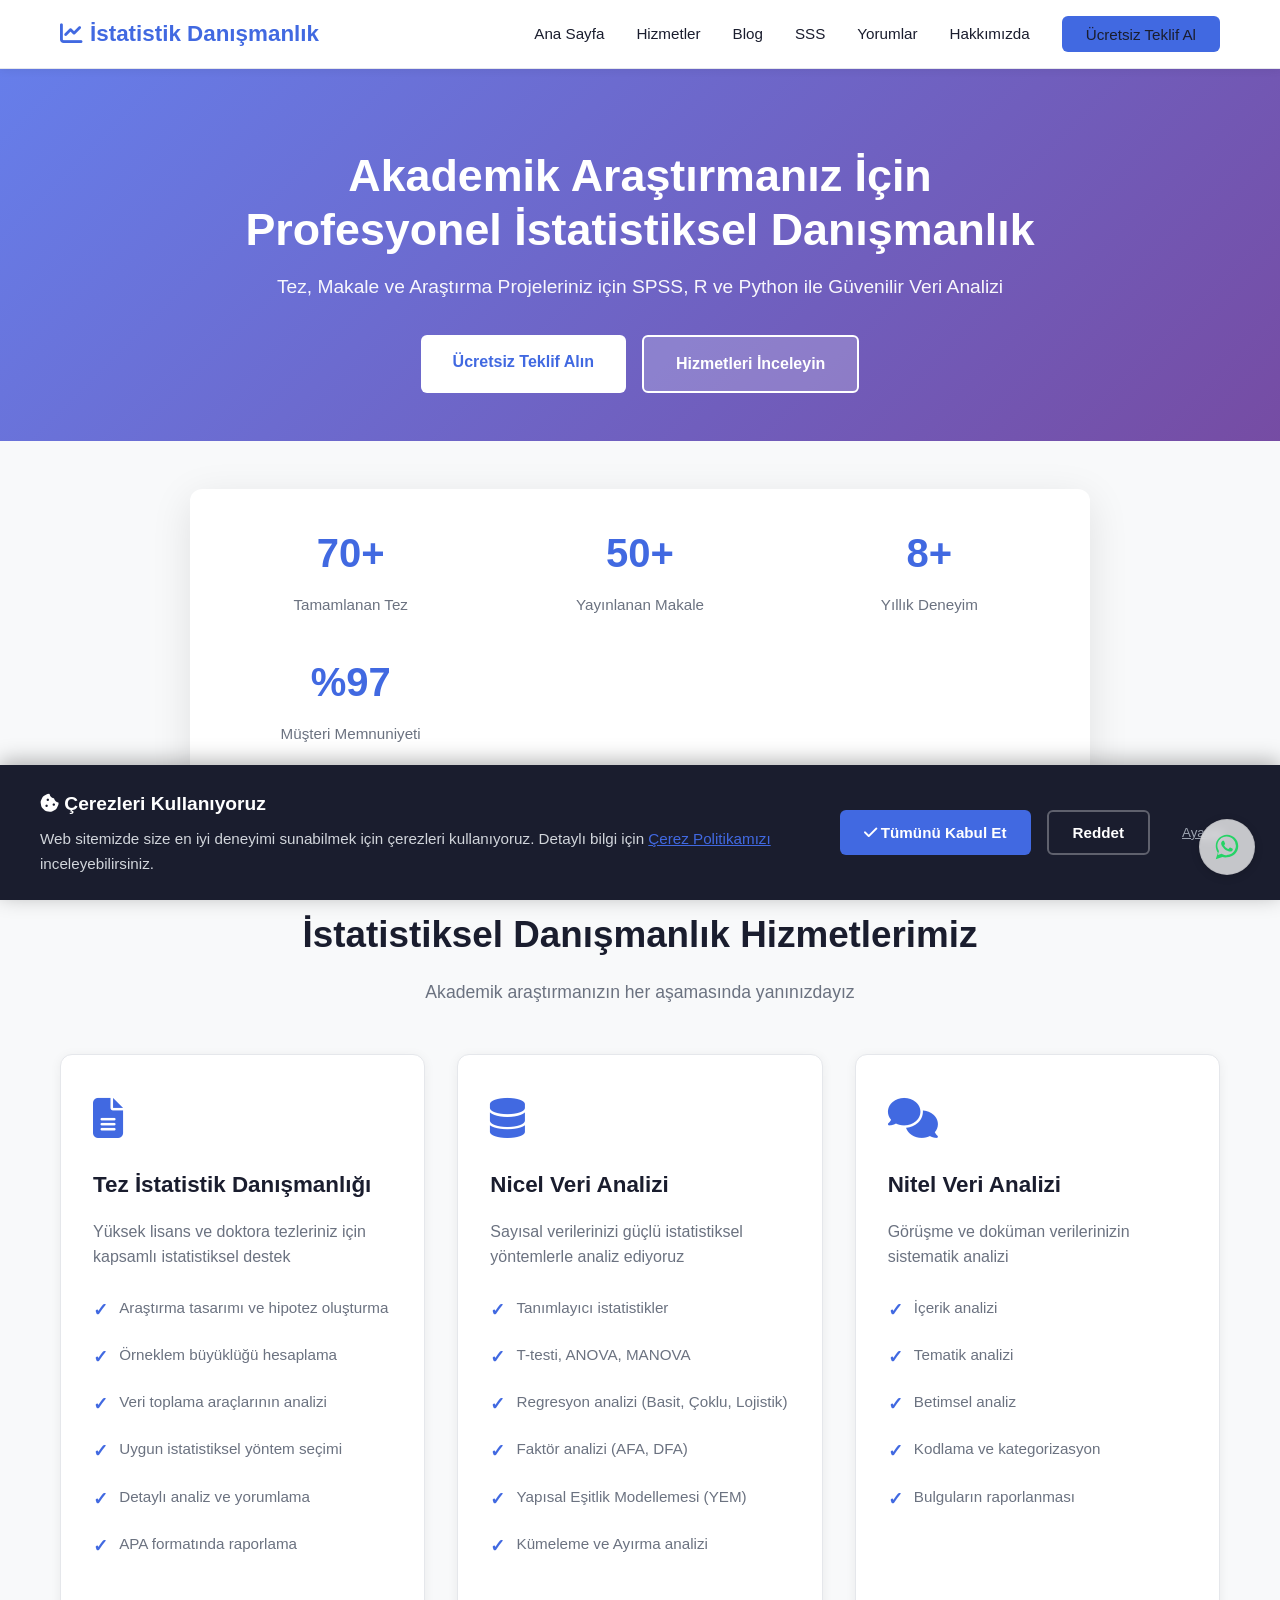
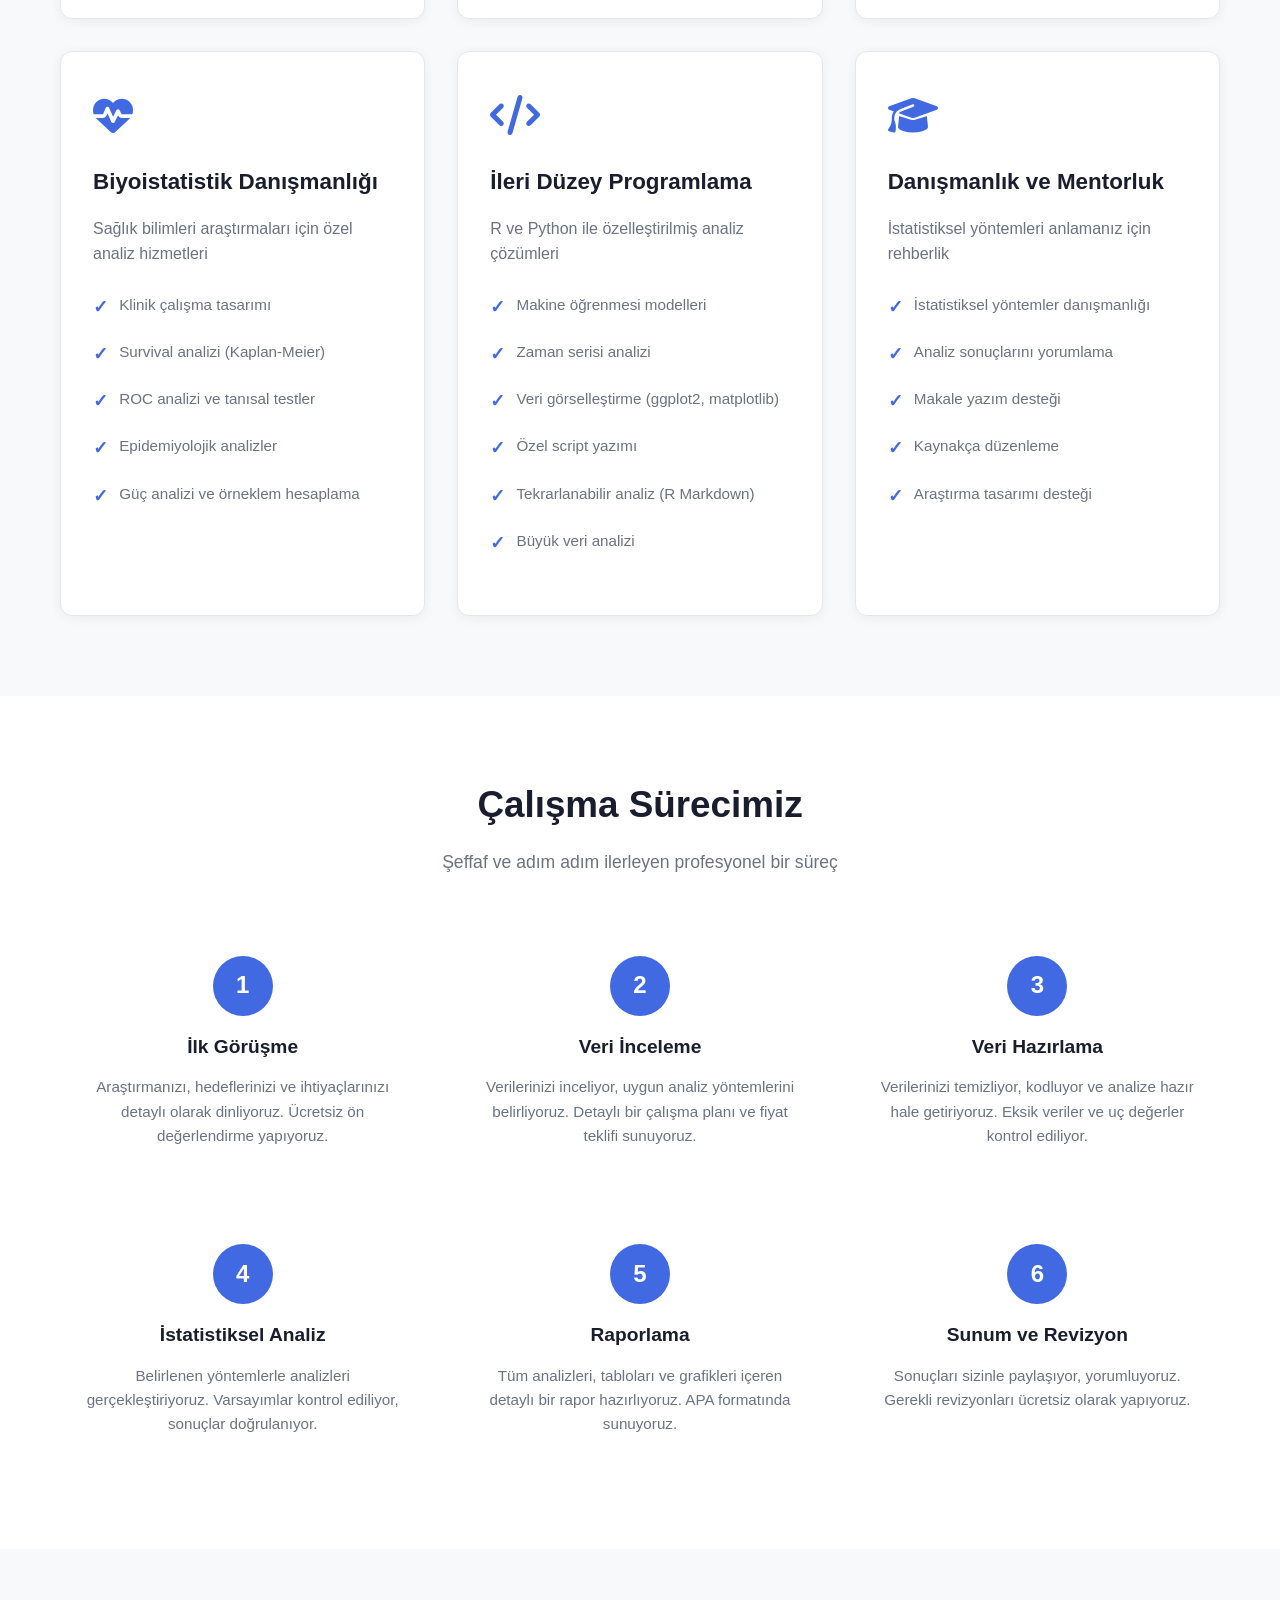
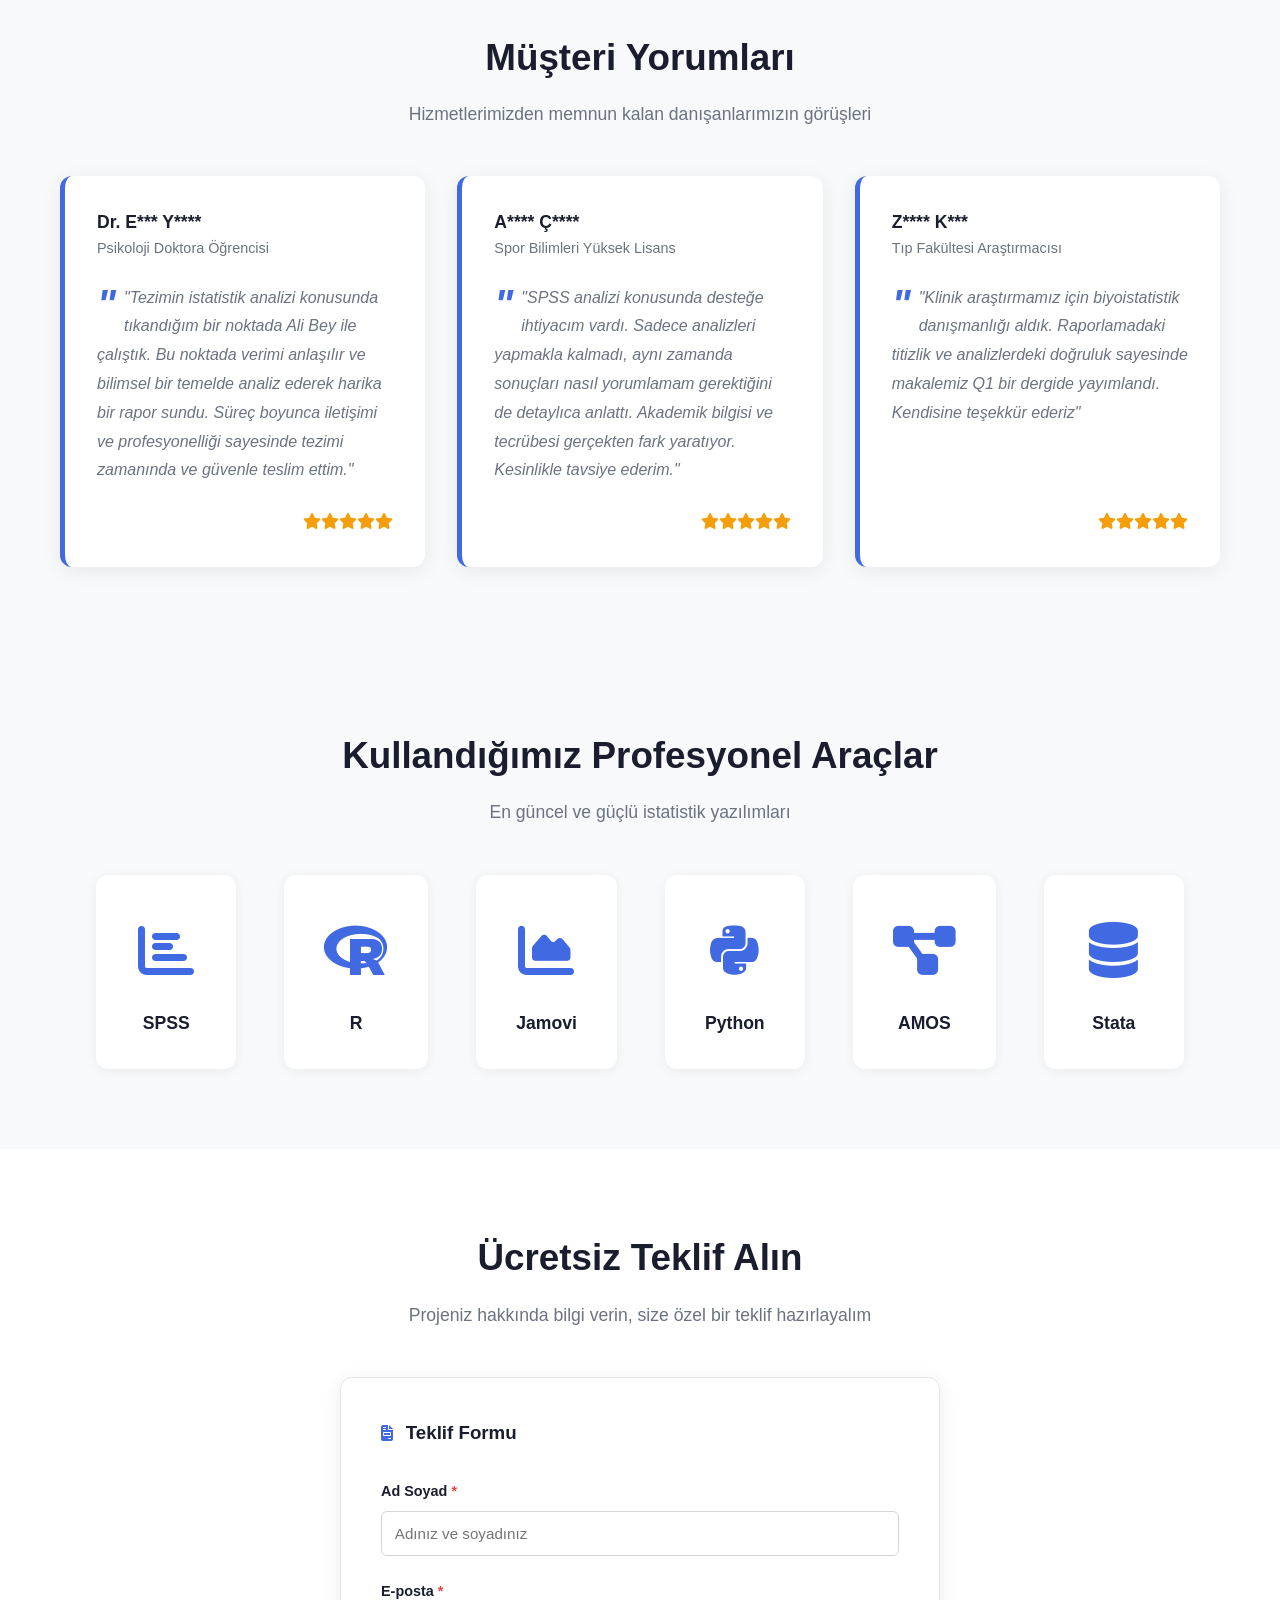
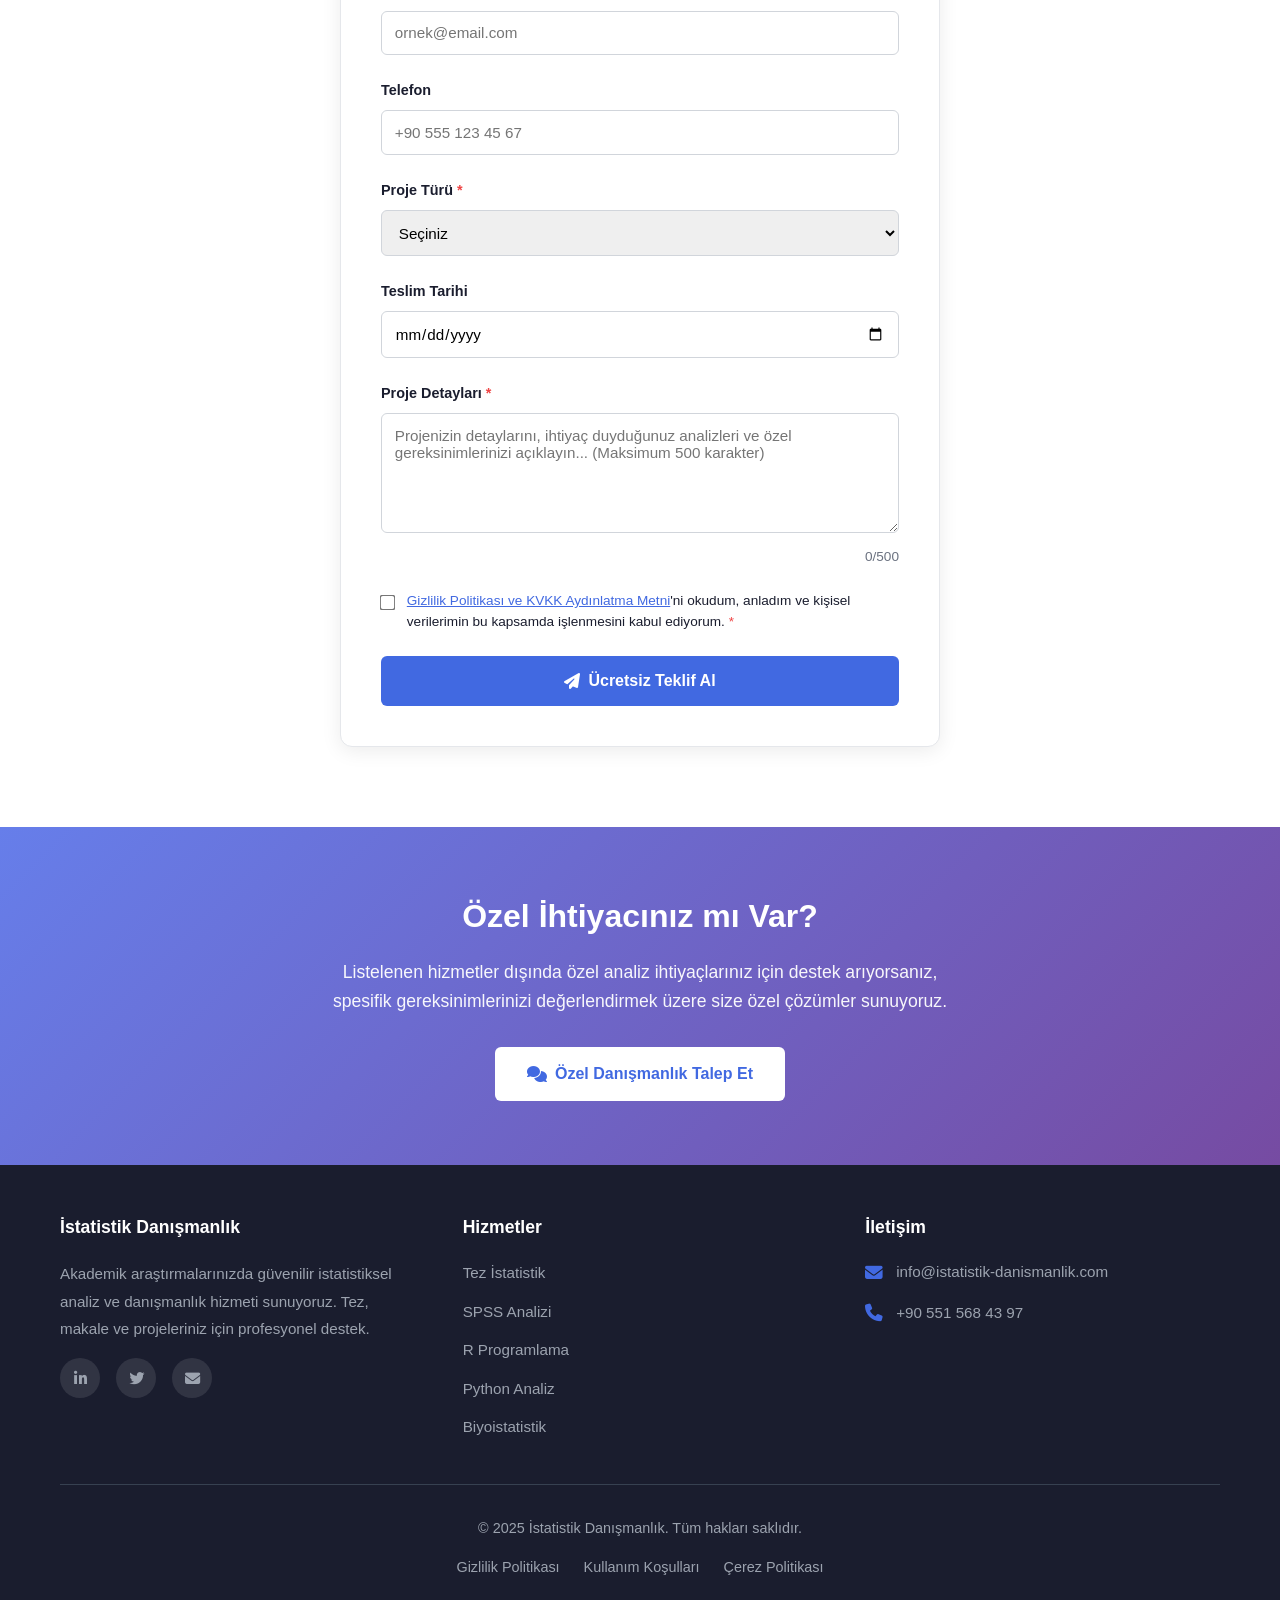
==== commit d73fe11f: "Add WhatsApp floating widget and update contact information - Add WhatsApp floating widget to all pa" ====
--- a/index.html
+++ b/index.html
@@ -65,7 +65,7 @@
                 <li><a href="blog.html">Blog</a></li>
                 <li><a href="sss.html">SSS</a></li>
                 <li><a href="#yorumlar">Yorumlar</a></li>
-                <li><a href="hakkimda.html">Hakkımda</a></li>
+                <li><a href="hakkimda.html">Hakkımızda</a></li>
                 <li><a href="#teklif-al" class="nav-cta">Ücretsiz Teklif Al</a></li>
             </ul>
         </nav>
@@ -286,12 +286,12 @@
                                autocomplete="off"
                                placeholder="https://">
                     </div>
-                    <div class="form-group"><label>Ad Soyad <span class="required">*</span></label><input type="text" name="name" placeholder="Adınız ve soyadınız" required></div>
-                    <div class="form-group"><label>E-posta <span class="required">*</span></label><input type="email" name="email" placeholder="ornek@email.com" required></div>
-                    <div class="form-group"><label>Telefon</label><input type="tel" name="phone" placeholder="+90 555 123 45 67"></div>
-                    <div class="form-group"><label>Proje Türü <span class="required">*</span></label><select name="project-type" required><option value="">Seçiniz</option><option value="yuksek-lisans">Yüksek Lisans Tezi</option><option value="doktora">Doktora Tezi</option><option value="makale">Makale</option><option value="proje">Araştırma Projesi</option><option value="diger">Diğer</option></select></div>
-                    <div class="form-group"><label>Teslim Tarihi</label><input type="date" name="deadline"></div>
-                    <div class="form-group"><label>Proje Detayları <span class="required">*</span></label><textarea id="projectDetails" name="details" placeholder="Projenizin detaylarını, ihtiyaç duyduğunuz analizleri ve özel gereksinimlerinizi açıklayın... (Maksimum 500 karakter)" maxlength="500" required></textarea><div class="char-count"><span id="charCount">0</span>/500</div></div>
+                    <div class="form-group"><label for="fullName">Ad Soyad <span class="required">*</span></label><input type="text" id="fullName" name="name" placeholder="Adınız ve soyadınız" required></div>
+                    <div class="form-group"><label for="userEmail">E-posta <span class="required">*</span></label><input type="email" id="userEmail" name="email" placeholder="ornek@email.com" required></div>
+                    <div class="form-group"><label for="userPhone">Telefon</label><input type="tel" id="userPhone" name="phone" placeholder="+90 555 123 45 67"></div>
+                    <div class="form-group"><label for="projectType">Proje Türü <span class="required">*</span></label><select id="projectType" name="project-type" required><option value="">Seçiniz</option><option value="yuksek-lisans">Yüksek Lisans Tezi</option><option value="doktora">Doktora Tezi</option><option value="makale">Makale</option><option value="proje">Araştırma Projesi</option><option value="diger">Diğer</option></select></div>
+                    <div class="form-group"><label for="projectDeadline">Teslim Tarihi</label><input type="date" id="projectDeadline" name="deadline"></div>
+                    <div class="form-group"><label for="projectDetails">Proje Detayları <span class="required">*</span></label><textarea id="projectDetails" name="details" placeholder="Projenizin detaylarını, ihtiyaç duyduğunuz analizleri ve özel gereksinimlerinizi açıklayın... (Maksimum 500 karakter)" maxlength="500" required></textarea><div class="char-count"><span id="charCount">0</span>/500</div></div>
                     <div class="form-group"><div class="checkbox-item" style="align-items: flex-start; gap: 0.8rem;"><input type="checkbox" id="kvkk" name="kvkk-onay" value="kabul" required style="margin-top: 5px; transform: scale(1.2);"><label for="kvkk" style="font-size: 0.85rem; line-height: 1.5; font-weight: 500;"><a href="gizlilik-politikasi.html" target="_blank" style="color: var(--primary);">Gizlilik Politikası ve KVKK Aydınlatma Metni</a>'ni okudum, anladım ve kişisel verilerimin bu kapsamda işlenmesini kabul ediyorum. <span class="required">*</span></label></div></div>
                     <button type="submit" class="submit-btn" id="submitBtn"><i class="fas fa-paper-plane"></i> Ücretsiz Teklif Al</button>
                 </form>
@@ -307,6 +307,21 @@
             <a href="#teklif-al" class="special-btn"><i class="fas fa-comments"></i> Özel Danışmanlık Talep Et</a>
         </div>
     </section>
+
+    <!-- WhatsApp Floating Widget -->
+    <div class="whatsapp-wrap">
+        <a href="https://wa.me/905515684397?text=Merhaba%20istatistik%20danışmanlık%20hizmeti%20almak%20istiyorum."
+           class="whatsapp-btn"
+           target="_blank"
+           aria-label="WhatsApp ile iletişime geç" rel="noopener">
+            <svg class="wa-icon" xmlns="http://www.w3.org/2000/svg" viewBox="0 0 32 32" aria-hidden="true" focusable="false">
+                <path d="M16.004 3C9.374 3 4 8.373 4 15.004c0 2.648.824 5.089 2.223 7.121L4 29l7.103-2.222A11.958 11.958 0 0 0 16.004 27c6.63 0 12.004-5.373 12.004-11.996C28.008 8.373 22.634 3 16.004 3zm.003 21.871c-1.877 0-3.704-.509-5.298-1.474l-.379-.224-4.213 1.32 1.381-4.105-.247-.385a9.873 9.873 0 0 1-1.545-5.333c0-5.445 4.438-9.872 9.9-9.872 2.642 0 5.123 1.027 6.988 2.893a9.832 9.832 0 0 1 2.912 6.979c-.002 5.445-4.439 9.881-9.899 9.881zm5.555-7.29c-.305-.152-1.806-.89-2.086-.993-.28-.101-.485-.151-.69.151-.203.304-.791.993-.969 1.196-.179.203-.357.229-.662.076-.305-.152-1.286-.475-2.448-1.516-.905-.806-1.516-1.799-1.695-2.103-.178-.304-.019-.468.134-.619.137-.136.305-.357.457-.535.152-.178.203-.304.305-.507.102-.203.05-.381-.025-.534-.076-.152-.69-1.661-.947-2.273-.249-.6-.503-.517-.69-.527l-.588-.01c-.204 0-.534.076-.813.381-.28.304-1.067 1.04-1.067 2.536 0 1.496 1.093 2.943 1.245 3.147.152.203 2.151 3.285 5.215 4.605.729.314 1.298.502 1.741.642.731.232 1.397.199 1.922.121.586-.087 1.806-.738 2.063-1.452.254-.712.254-1.324.178-1.451-.076-.127-.279-.203-.584-.355z"/>
+            </svg>
+        </a>
+        <div class="whatsapp-bubble" id="waBubble" role="status" aria-live="polite">
+            Size nasıl yardımcı olabiliriz?
+        </div>
+    </div>
 
     <!-- Footer -->
     <footer>
@@ -339,7 +354,7 @@
                     </div>
                     <div class="contact-info-item">
                         <i class="fas fa-phone"></i>
-                        <a href="tel:+905348674768">+90 534 867 47 68</a>
+                        <a href="tel:+905515684397">+90 551 568 43 97</a>
                     </div>
                 </div>
             </div>
@@ -378,7 +393,7 @@
         <div class="cookie-modal-content">
             <div class="cookie-modal-header">
                 <h2>Çerez Ayarları</h2>
-                <button class="cookie-modal-close" onclick="closeCookieSettings()">
+                <button class="cookie-modal-close" onclick="closeCookieSettings()" aria-label="Çerez ayarlarını kapat">
                     <i class="fas fa-times"></i>
                 </button>
             </div>
@@ -386,7 +401,8 @@
                 <div class="cookie-category-header">
                     <h3><i class="fas fa-shield-alt"></i> Zorunlu Çerezler</h3>
                     <label class="cookie-toggle">
-                        <input type="checkbox" checked disabled>
+                        <span class="sr-only">Zorunlu çerezleri etkinleştir (devre dışı bırakılamaz)</span>
+                        <input type="checkbox" id="essential-cookies" checked disabled>
                         <span class="cookie-toggle-slider"></span>
                     </label>
                 </div>
@@ -396,6 +412,7 @@
                 <div class="cookie-category-header">
                     <h3><i class="fas fa-chart-line"></i> Analitik Çerezler</h3>
                     <label class="cookie-toggle">
+                        <span class="sr-only">Analitik çerezleri etkinleştir</span>
                         <input type="checkbox" id="analytics-cookies">
                         <span class="cookie-toggle-slider"></span>
                     </label>
@@ -406,6 +423,7 @@
                 <div class="cookie-category-header">
                     <h3><i class="fas fa-bullhorn"></i> Pazarlama Çerezleri</h3>
                     <label class="cookie-toggle">
+                        <span class="sr-only">Pazarlama çerezlerini etkinleştir</span>
                         <input type="checkbox" id="marketing-cookies">
                         <span class="cookie-toggle-slider"></span>
                     </label>
@@ -491,8 +509,6 @@
                             });
 
                             // Google Ads conversion event
-                            // Google Ads'teki dönüşüm ayarlarından conversion_label alıp buraya ekle
-                            // Örnek: gtag('event', 'conversion', {'send_to': 'AW-17613183233/AbC1DeF2GhI3JkL4'});
                             gtag('event', 'conversion', {
                                 'send_to': 'AW-17613183233/gdZMCKPOzawbEIGyz85B'
                             });
--- a/style.css
+++ b/style.css
@@ -27,6 +27,19 @@
 
 html {
     scroll-behavior: smooth;
+}
+
+/* Erişilebilirlik - Sadece ekran okuyucular için görünür */
+.sr-only {
+    position: absolute;
+    width: 1px;
+    height: 1px;
+    padding: 0;
+    margin: -1px;
+    overflow: hidden;
+    clip: rect(0, 0, 0, 0);
+    white-space: nowrap;
+    border-width: 0;
 }
 
 .container {
@@ -374,4 +387,121 @@
 .cookie-toggle input:disabled + .cookie-toggle-slider { opacity: 0.5; cursor: not-allowed; }
 .cookie-modal-footer { display: flex; gap: 1rem; margin-top: 2rem; padding-top: 1.5rem; border-top: 2px solid #e5e7eb; }
 .cookie-modal-footer .cookie-btn { flex: 1; }
-@media (max-width: 768px) { .cookie-consent-container { flex-direction: column; align-items: stretch; gap: 1.5rem; } .cookie-consent-buttons { flex-direction: column; } .cookie-btn { width: 100%; } .cookie-modal-footer { flex-direction: column; } }    
+@media (max-width: 768px) { .cookie-consent-container { flex-direction: column; align-items: stretch; gap: 1.5rem; } .cookie-consent-buttons { flex-direction: column; } .cookie-btn { width: 100%; } .cookie-modal-footer { flex-direction: column; } }
+
+/* -------------------------------------------------------------------------- */
+/* WHATSAPP FLOATING WIDGET                                                   */
+/* -------------------------------------------------------------------------- */
+.whatsapp-wrap {
+  position: fixed;
+  bottom: 25px;
+  right: 25px;
+  z-index: 99999;
+}
+.whatsapp-btn {
+  background: rgba(255,255,255,0.75);
+  border: 1px solid rgba(0,0,0,.05);
+  border-radius: 50%;
+  padding: 12px;
+  display: flex;
+  align-items: center;
+  justify-content: center;
+  box-shadow: 0 2px 8px rgba(0,0,0,.15);
+  backdrop-filter: blur(4px);
+  -webkit-backdrop-filter: blur(4px);
+  transition: box-shadow .3s ease, background .3s ease;
+  text-decoration: none;
+}
+.whatsapp-btn:hover {
+  box-shadow: 0 4px 12px rgba(0,0,0,.25);
+  background: rgba(255,255,255,0.9);
+}
+.wa-icon {
+  width: 30px;
+  height: 30px;
+  fill: #25D366;
+  display: block;
+  transform-origin: center;
+  transition: transform .2s ease;
+  animation: waBreath 1.8s ease-in-out 5s 1 both;
+}
+.whatsapp-btn:hover .wa-icon {
+  transform: scale(1.06);
+}
+@keyframes waBreath {
+  0% { transform: scale(1); }
+  45% { transform: scale(1.05); }
+  100% { transform: scale(1); }
+}
+.whatsapp-bubble {
+  position: absolute;
+  right: 60px;
+  bottom: 8px;
+  max-width: 200px;
+  background: rgba(255,255,255,0.7);
+  backdrop-filter: blur(6px);
+  -webkit-backdrop-filter: blur(6px);
+  color: #111;
+  font: 500 11.5px/1.35 system-ui, -apple-system, "Segoe UI", Roboto, Arial, sans-serif;
+  padding: 8px 10px;
+  border-radius: 8px;
+  box-shadow: 0 6px 20px rgba(0,0,0,.12);
+  border: 1px solid rgba(255,255,255,.25);
+  opacity: 0;
+  visibility: hidden;
+  transform: translateY(6px);
+  transition: all .35s ease;
+  pointer-events: none;
+}
+.whatsapp-bubble::after {
+  content: "";
+  position: absolute;
+  right: -5px;
+  bottom: 10px;
+  width: 10px;
+  height: 10px;
+  background: rgba(255,255,255,0.7);
+  backdrop-filter: blur(6px);
+  -webkit-backdrop-filter: blur(6px);
+  border-right: 1px solid rgba(255,255,255,.25);
+  border-bottom: 1px solid rgba(255,255,255,.25);
+  transform: rotate(-45deg);
+}
+.whatsapp-wrap:hover .whatsapp-bubble {
+  opacity: 1;
+  visibility: visible;
+  transform: translateY(0);
+}
+@media (max-width:768px) {
+  .whatsapp-wrap {
+    bottom: 15px;
+    right: 15px;
+  }
+  .whatsapp-btn {
+    padding: 10px;
+  }
+  .wa-icon {
+    width: 28px;
+    height: 28px;
+  }
+  .whatsapp-bubble {
+    right: 58px;
+    bottom: 4px;
+    max-width: 180px;
+    font-size: 11px;
+  }
+  .whatsapp-bubble::after {
+    display: none;
+  }
+  .whatsapp-bubble::before {
+    content: "";
+    position: absolute;
+    right: -8px;
+    bottom: 10px;
+    width: 0;
+    height: 0;
+    border-top: 6px solid transparent;
+    border-bottom: 6px solid transparent;
+    border-left: 8px solid rgba(255,255,255,0.7);
+  }
+}    
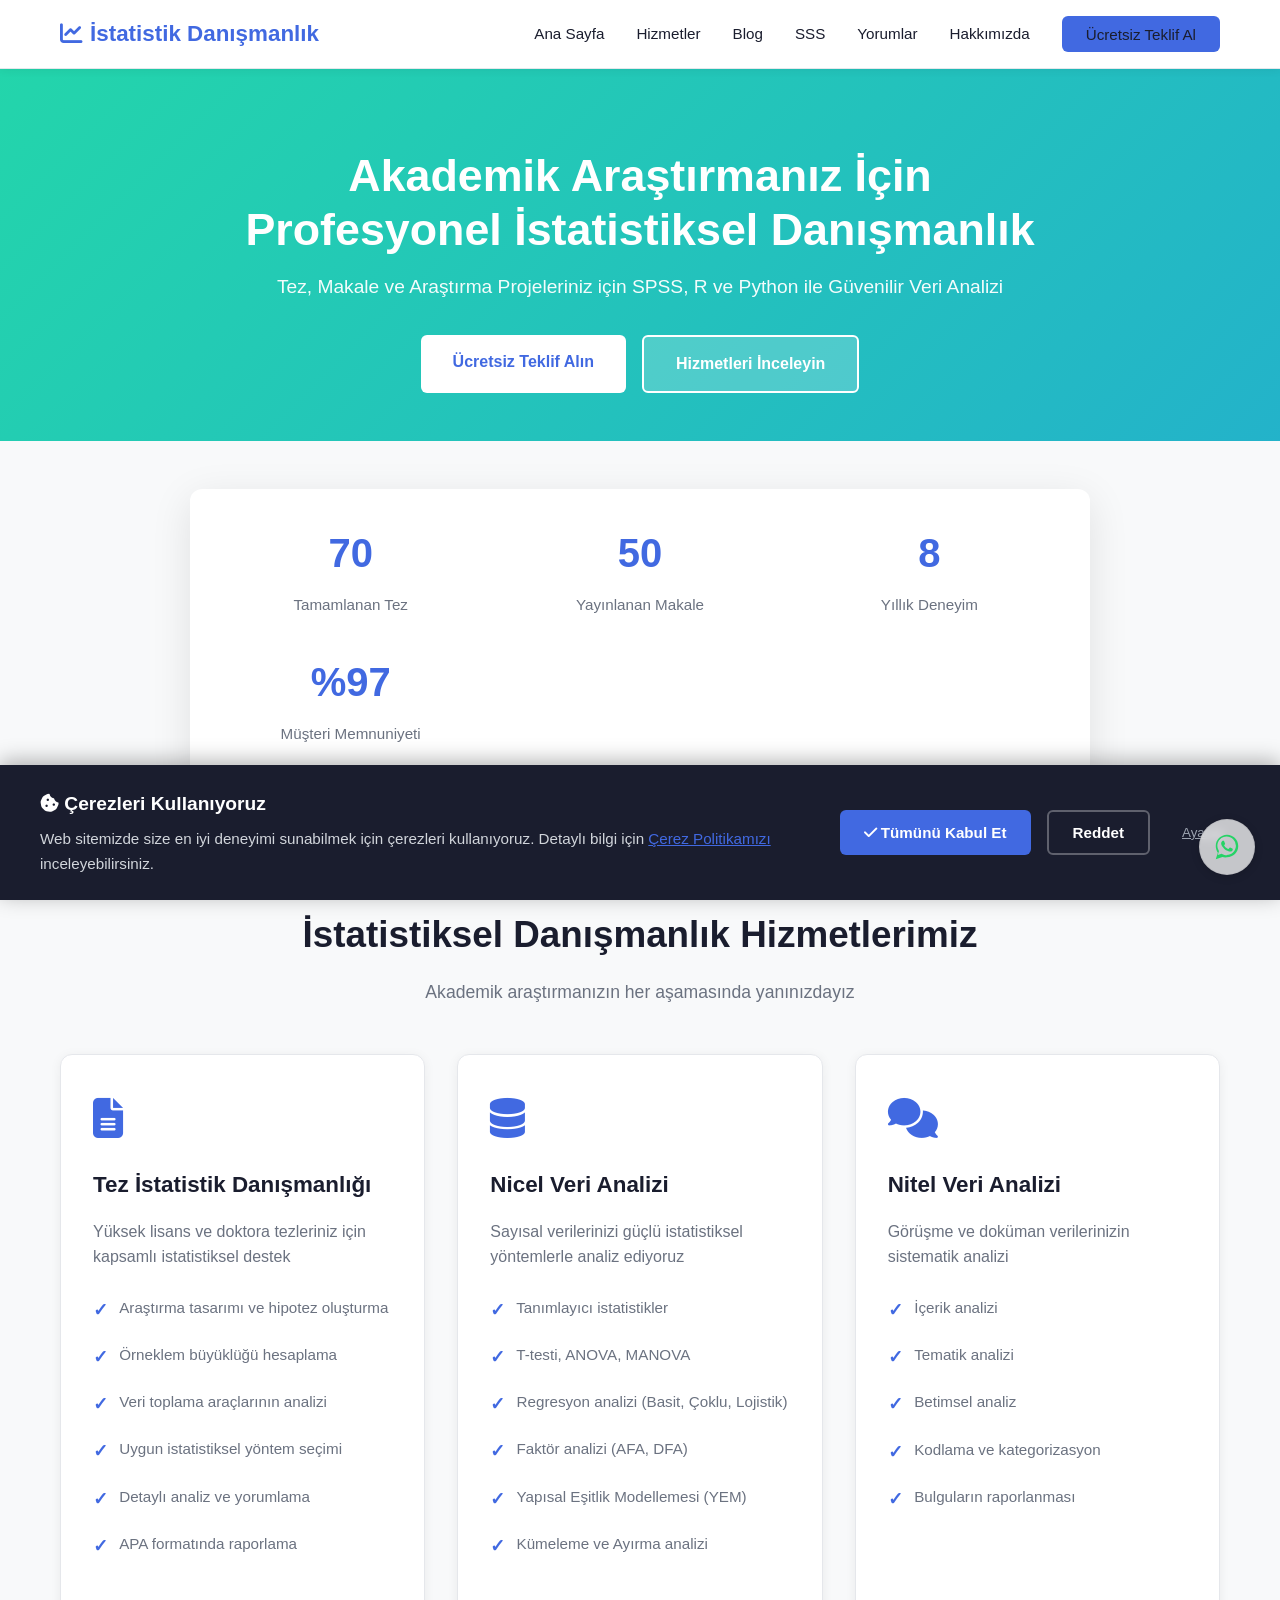
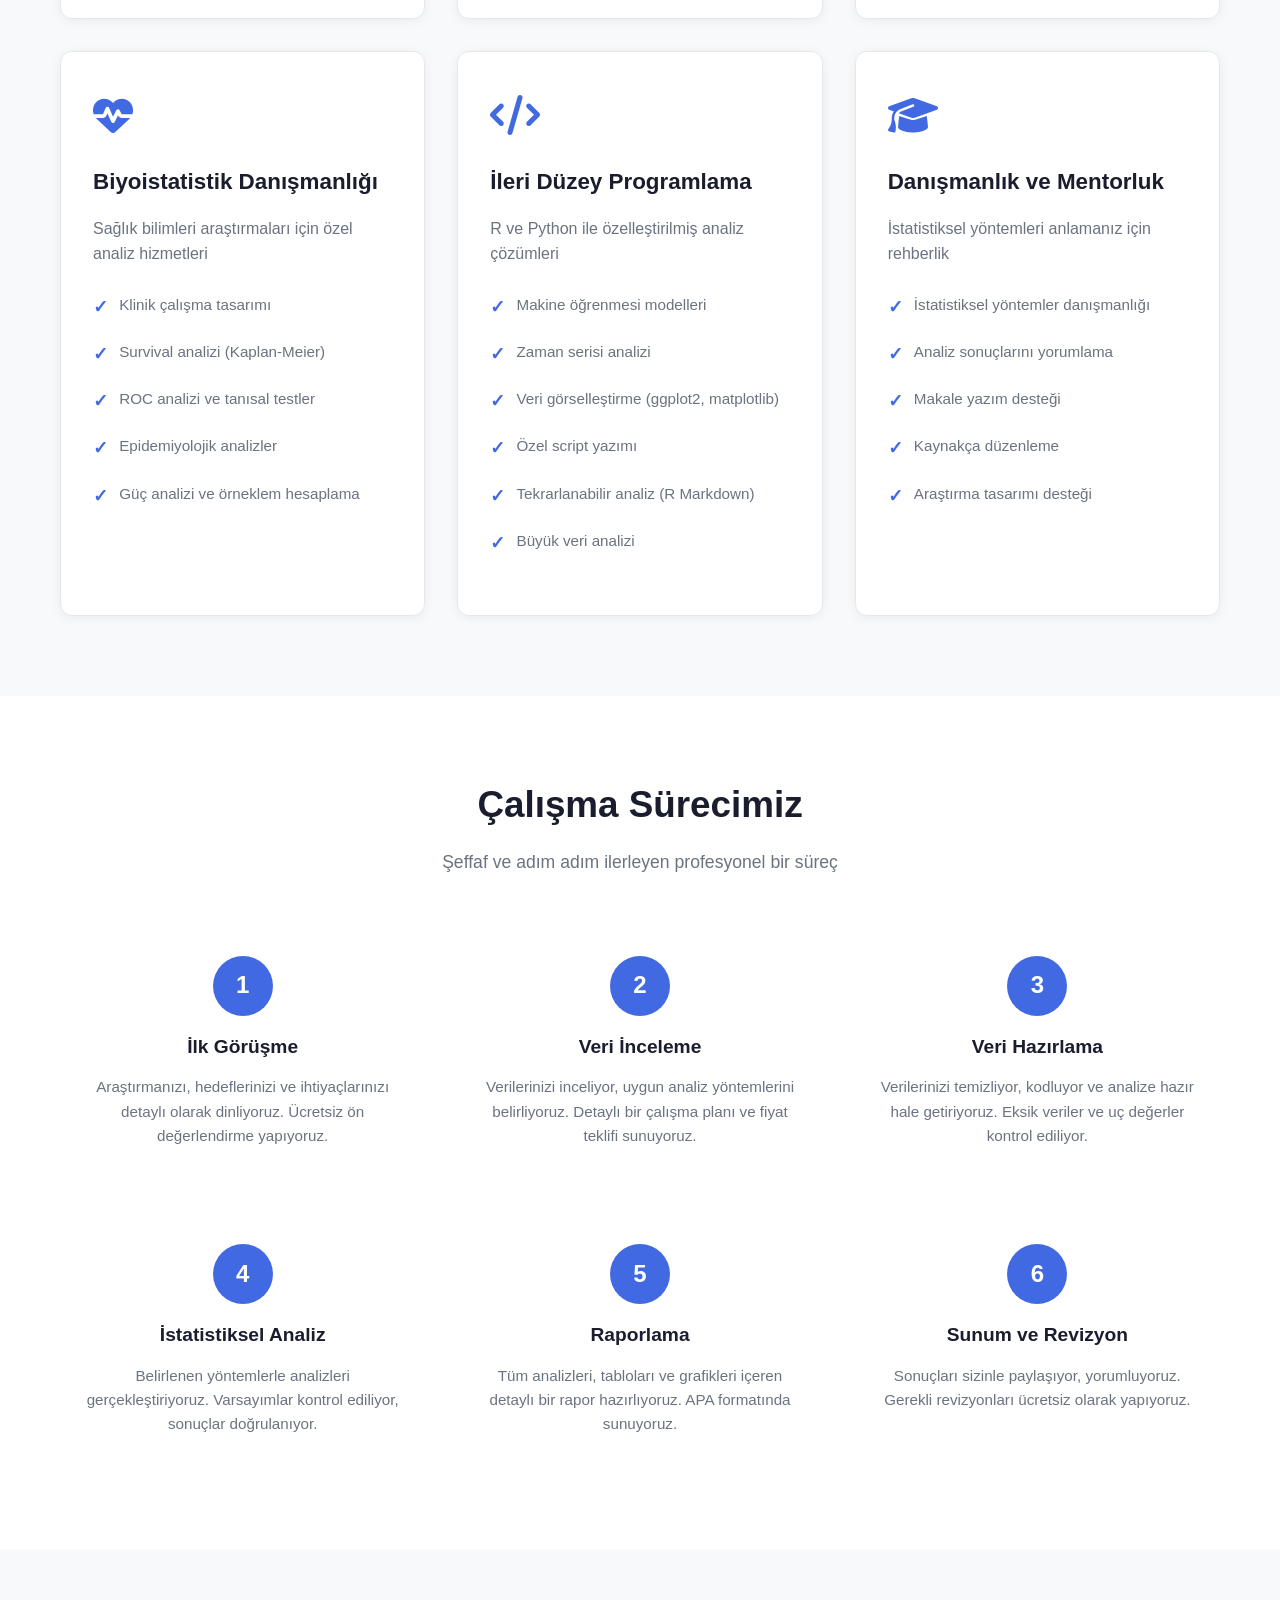
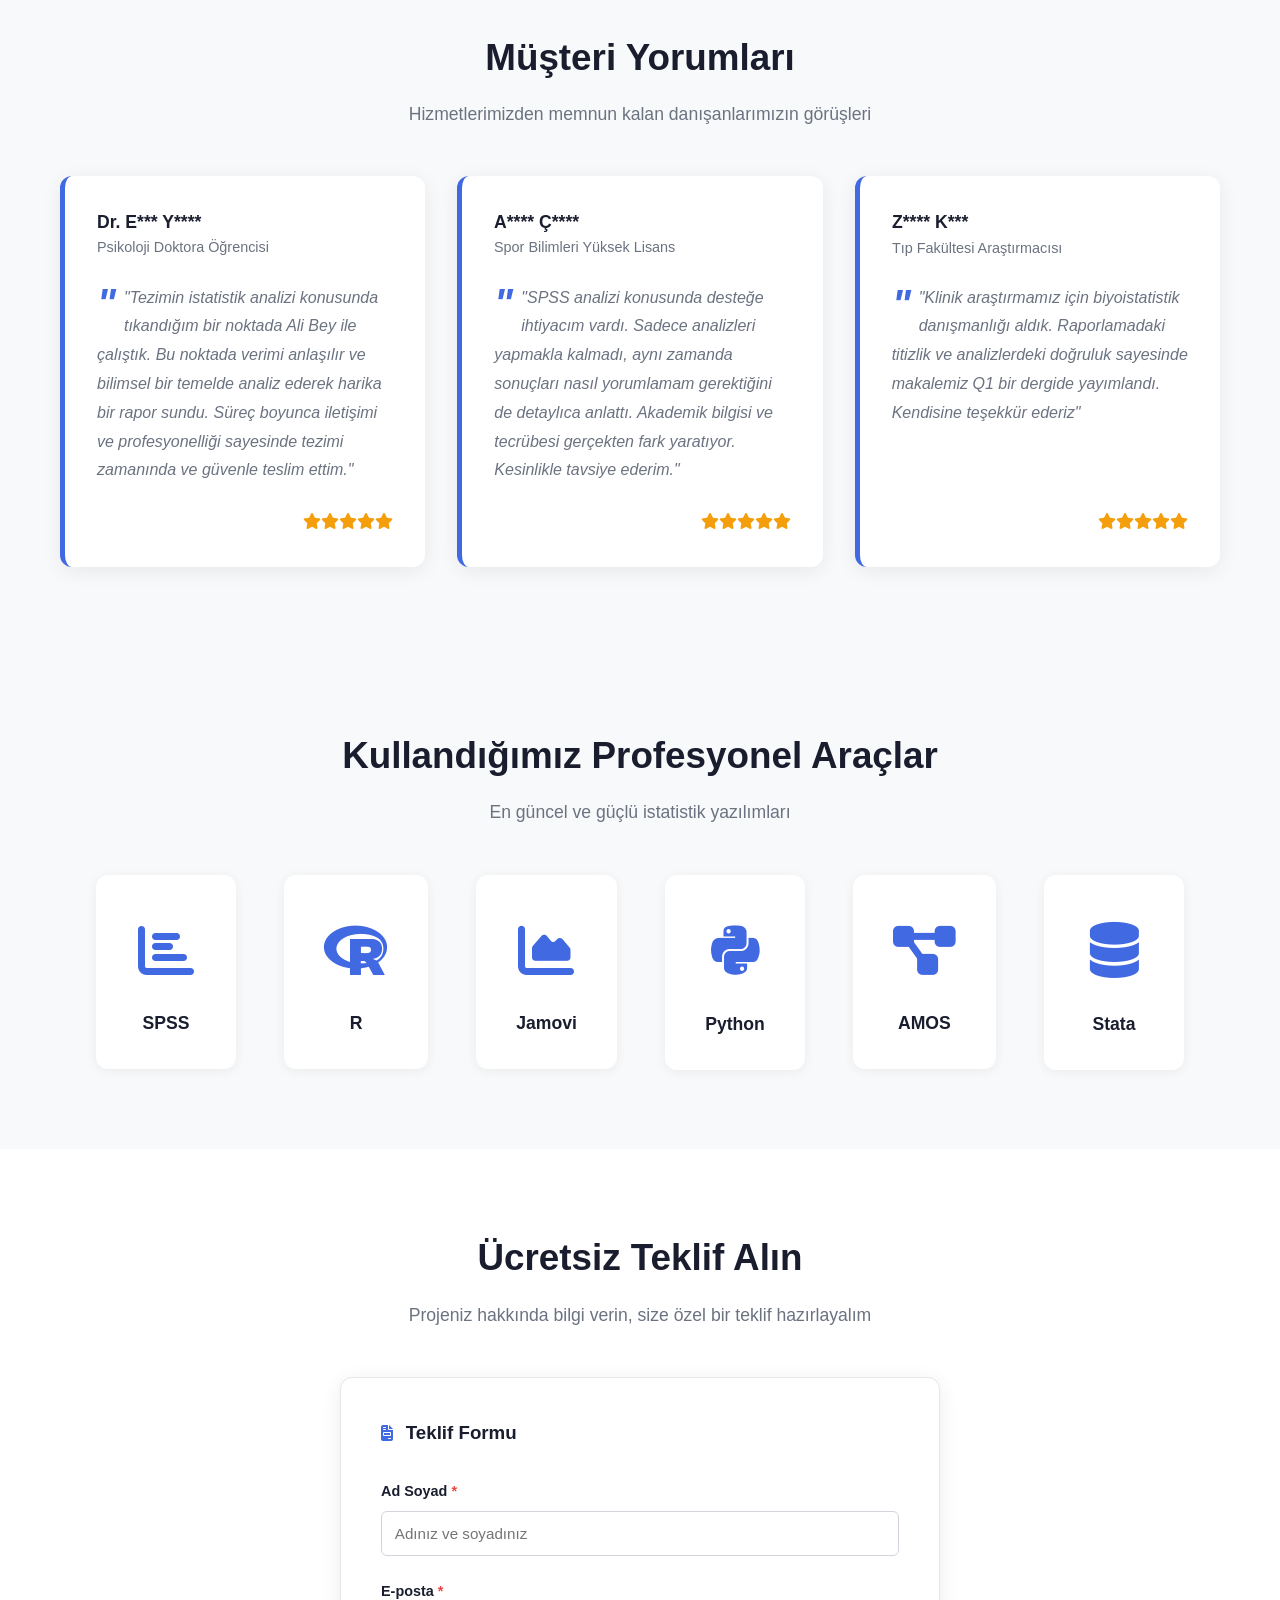
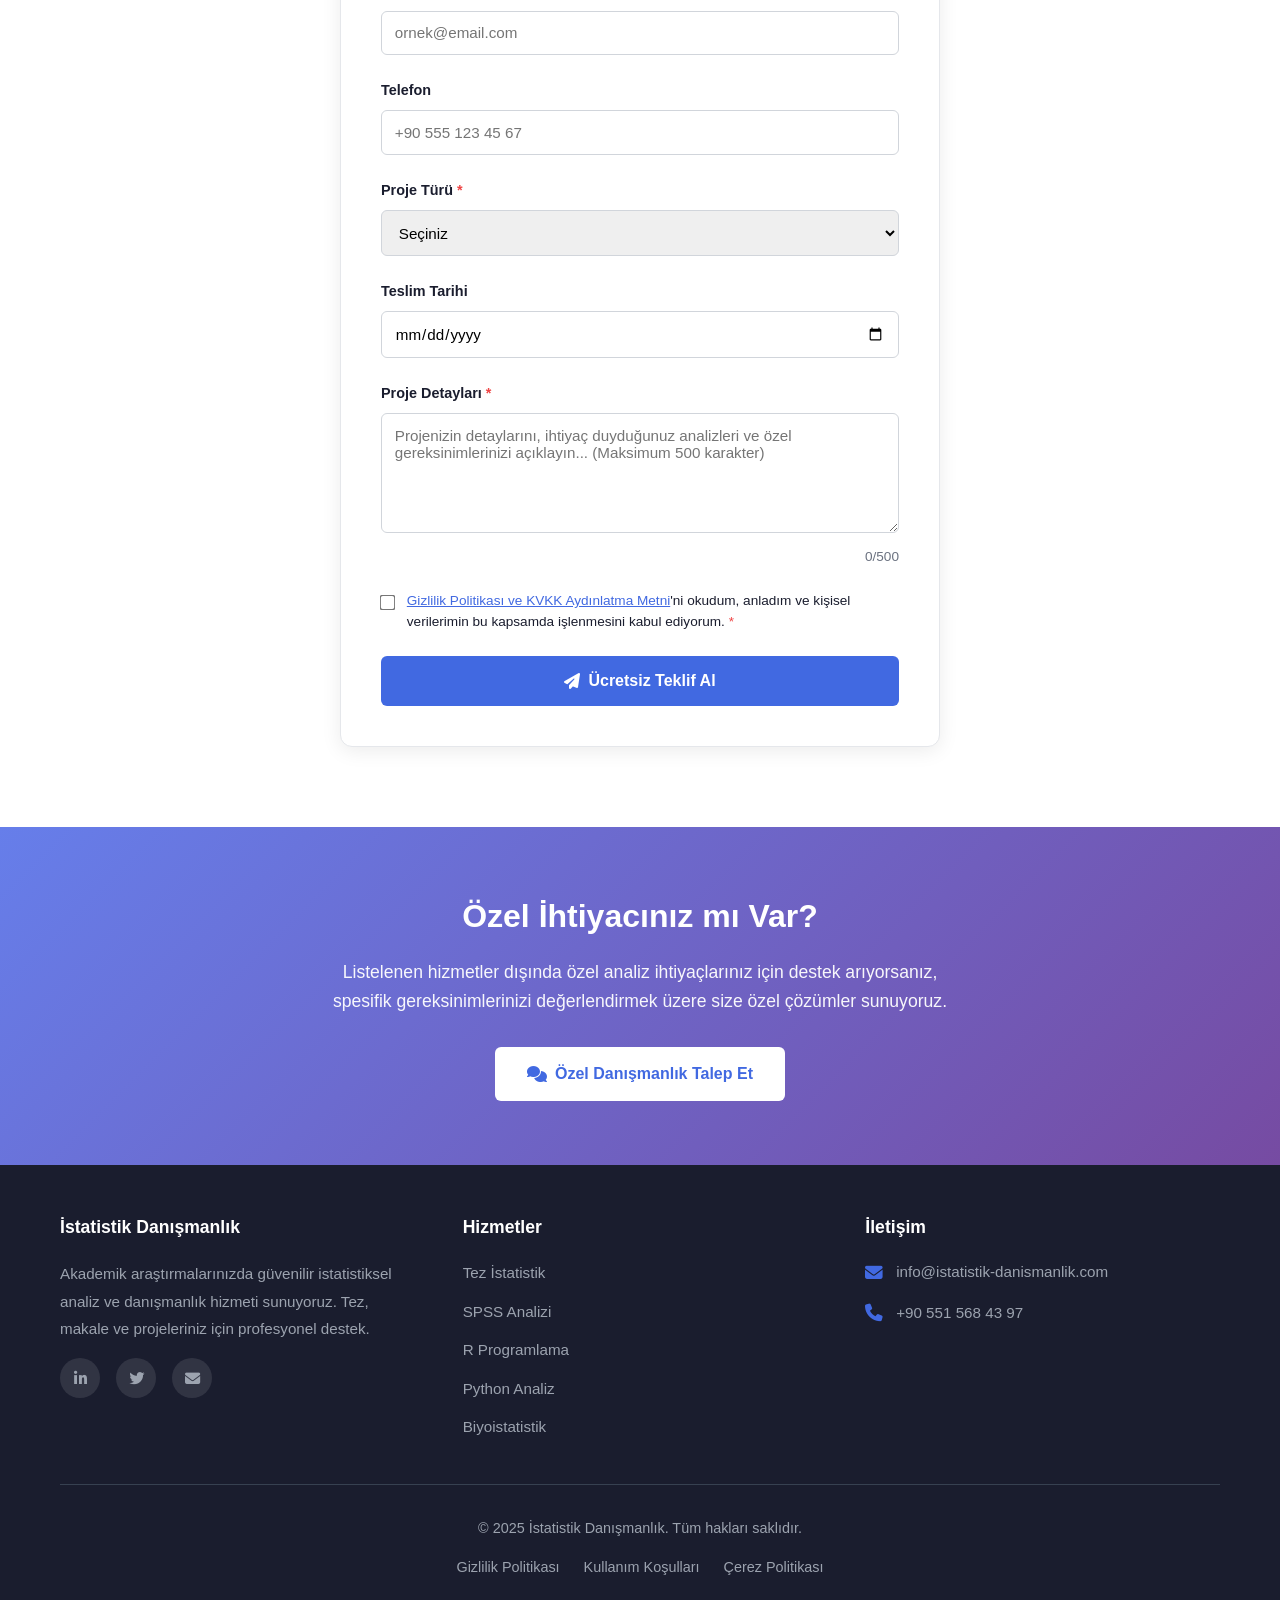
==== commit 966b2b2b: "feat: Add UI animations, enhance styling, and publish new blog post." ====
--- a/index.html
+++ b/index.html
@@ -47,6 +47,8 @@
     <!-- Merkezi Stil ve Font Awesome -->
     <link rel="stylesheet" href="style.css">
     <link rel="stylesheet" href="https://cdnjs.cloudflare.com/ajax/libs/font-awesome/6.4.0/css/all.min.css">
+    <!-- AOS Animation Library -->
+    <link href="https://unpkg.com/aos@2.3.1/dist/aos.css" rel="stylesheet">
 </head>
 <body>
     <!-- Header -->
@@ -73,7 +75,7 @@
 
     <!-- Hero Section -->
     <section id="anasayfa" class="hero">
-        <div class="container">
+        <div class="container" data-aos="fade-up">
             <h1>Akademik Araştırmanız İçin<br>Profesyonel İstatistiksel Danışmanlık</h1>
             <p>Tez, Makale ve Araştırma Projeleriniz için SPSS, R ve Python ile Güvenilir Veri Analizi</p>
             <div class="cta-buttons">
@@ -87,20 +89,20 @@
     <div class="stats-bar">
         <div class="container">
             <div class="stats">
-                <div class="stat-item">
-                    <h3>70+</h3>
+                <div class="stat-item" data-aos="fade-up" data-aos-delay="0">
+                    <h3 class="counter" data-target="70">0</h3>
                     <p>Tamamlanan Tez</p>
                 </div>
-                <div class="stat-item">
-                    <h3>50+</h3>
+                <div class="stat-item" data-aos="fade-up" data-aos-delay="100">
+                    <h3 class="counter" data-target="50">0</h3>
                     <p>Yayınlanan Makale</p>
                 </div>
-                <div class="stat-item">
-                    <h3>8+</h3>
+                <div class="stat-item" data-aos="fade-up" data-aos-delay="200">
+                    <h3 class="counter" data-target="8">0</h3>
                     <p>Yıllık Deneyim</p>
                 </div>
-                <div class="stat-item">
-                    <h3>%97</h3>
+                <div class="stat-item" data-aos="fade-up" data-aos-delay="300">
+                    <h3>%<span class="counter" data-target="97">0</span></h3>
                     <p>Müşteri Memnuniyeti</p>
                 </div>
             </div>
@@ -114,7 +116,7 @@
             <p class="section-subtitle">Akademik araştırmanızın her aşamasında yanınızdayız</p>
             
             <div class="services-grid">
-                <div class="service-card">
+                <div class="service-card" data-aos="fade-up" data-aos-delay="0">
                     <div class="service-icon"><i class="fas fa-file-alt"></i></div>
                     <h3>Tez İstatistik Danışmanlığı</h3>
                     <p>Yüksek lisans ve doktora tezleriniz için kapsamlı istatistiksel destek</p>
@@ -127,7 +129,7 @@
                         <li>APA formatında raporlama</li>
                     </ul>
                 </div>
-                <div class="service-card">
+                <div class="service-card" data-aos="fade-up" data-aos-delay="100">
                     <div class="service-icon"><i class="fas fa-database"></i></div>
                     <h3>Nicel Veri Analizi</h3>
                     <p>Sayısal verilerinizi güçlü istatistiksel yöntemlerle analiz ediyoruz</p>
@@ -140,7 +142,7 @@
                         <li>Kümeleme ve Ayırma analizi</li>
                     </ul>
                 </div>
-                <div class="service-card">
+                <div class="service-card" data-aos="fade-up" data-aos-delay="200">
                     <div class="service-icon"><i class="fas fa-comments"></i></div>
                     <h3>Nitel Veri Analizi</h3>
                     <p>Görüşme ve doküman verilerinizin sistematik analizi</p>
@@ -152,7 +154,7 @@
                         <li>Bulguların raporlanması</li>
                     </ul>
                 </div>
-                <div class="service-card">
+                <div class="service-card" data-aos="fade-up" data-aos-delay="0">
                     <div class="service-icon"><i class="fas fa-heartbeat"></i></div>
                     <h3>Biyoistatistik Danışmanlığı</h3>
                     <p>Sağlık bilimleri araştırmaları için özel analiz hizmetleri</p>
@@ -164,7 +166,7 @@
                         <li>Güç analizi ve örneklem hesaplama</li>
                     </ul>
                 </div>
-                <div class="service-card">
+                <div class="service-card" data-aos="fade-up" data-aos-delay="100">
                     <div class="service-icon"><i class="fas fa-code"></i></div>
                     <h3>İleri Düzey Programlama</h3>
                     <p>R ve Python ile özelleştirilmiş analiz çözümleri</p>
@@ -177,7 +179,7 @@
                         <li>Büyük veri analizi</li>
                     </ul>
                 </div>
-                <div class="service-card">
+                <div class="service-card" data-aos="fade-up" data-aos-delay="200">
                     <div class="service-icon"><i class="fas fa-graduation-cap"></i></div>
                     <h3>Danışmanlık ve Mentorluk</h3>
                     <p>İstatistiksel yöntemleri anlamanız için rehberlik</p>
@@ -199,12 +201,12 @@
             <h2 class="section-title">Çalışma Sürecimiz</h2>
             <p class="section-subtitle">Şeffaf ve adım adım ilerleyen profesyonel bir süreç</p>
             <div class="process-steps">
-                <div class="step"><div class="step-number">1</div><h3>İlk Görüşme</h3><p>Araştırmanızı, hedeflerinizi ve ihtiyaçlarınızı detaylı olarak dinliyoruz. Ücretsiz ön değerlendirme yapıyoruz.</p></div>
-                <div class="step"><div class="step-number">2</div><h3>Veri İnceleme</h3><p>Verilerinizi inceliyor, uygun analiz yöntemlerini belirliyoruz. Detaylı bir çalışma planı ve fiyat teklifi sunuyoruz.</p></div>
-                <div class="step"><div class="step-number">3</div><h3>Veri Hazırlama</h3><p>Verilerinizi temizliyor, kodluyor ve analize hazır hale getiriyoruz. Eksik veriler ve uç değerler kontrol ediliyor.</p></div>
-                <div class="step"><div class="step-number">4</div><h3>İstatistiksel Analiz</h3><p>Belirlenen yöntemlerle analizleri gerçekleştiriyoruz. Varsayımlar kontrol ediliyor, sonuçlar doğrulanıyor.</p></div>
-                <div class="step"><div class="step-number">5</div><h3>Raporlama</h3><p>Tüm analizleri, tabloları ve grafikleri içeren detaylı bir rapor hazırlıyoruz. APA formatında sunuyoruz.</p></div>
-                <div class="step"><div class="step-number">6</div><h3>Sunum ve Revizyon</h3><p>Sonuçları sizinle paylaşıyor, yorumluyoruz. Gerekli revizyonları ücretsiz olarak yapıyoruz.</p></div>
+                <div class="step" data-aos="fade-up" data-aos-delay="0"><div class="step-number">1</div><h3>İlk Görüşme</h3><p>Araştırmanızı, hedeflerinizi ve ihtiyaçlarınızı detaylı olarak dinliyoruz. Ücretsiz ön değerlendirme yapıyoruz.</p></div>
+                <div class="step" data-aos="fade-up" data-aos-delay="100"><div class="step-number">2</div><h3>Veri İnceleme</h3><p>Verilerinizi inceliyor, uygun analiz yöntemlerini belirliyoruz. Detaylı bir çalışma planı ve fiyat teklifi sunuyoruz.</p></div>
+                <div class="step" data-aos="fade-up" data-aos-delay="200"><div class="step-number">3</div><h3>Veri Hazırlama</h3><p>Verilerinizi temizliyor, kodluyor ve analize hazır hale getiriyoruz. Eksik veriler ve uç değerler kontrol ediliyor.</p></div>
+                <div class="step" data-aos="fade-up" data-aos-delay="300"><div class="step-number">4</div><h3>İstatistiksel Analiz</h3><p>Belirlenen yöntemlerle analizleri gerçekleştiriyoruz. Varsayımlar kontrol ediliyor, sonuçlar doğrulanıyor.</p></div>
+                <div class="step" data-aos="fade-up" data-aos-delay="400"><div class="step-number">5</div><h3>Raporlama</h3><p>Tüm analizleri, tabloları ve grafikleri içeren detaylı bir rapor hazırlıyoruz. APA formatında sunuyoruz.</p></div>
+                <div class="step" data-aos="fade-up" data-aos-delay="500"><div class="step-number">6</div><h3>Sunum ve Revizyon</h3><p>Sonuçları sizinle paylaşıyor, yorumluyoruz. Gerekli revizyonları ücretsiz olarak yapıyoruz.</p></div>
             </div>
         </div>
     </section>
@@ -215,7 +217,7 @@
             <h2 class="section-title">Müşteri Yorumları</h2>
             <p class="section-subtitle">Hizmetlerimizden memnun kalan danışanlarımızın görüşleri</p>
             <div class="testimonials-grid">
-                <div class="testimonial-card">
+                <div class="testimonial-card" data-aos="fade-up" data-aos-delay="0">
                     <div class="testimonial-author">
                         <div>
                             <h4 class="author-name">Dr. E*** Y****</h4>
@@ -225,7 +227,7 @@
                     <p class="testimonial-text">"Tezimin istatistik analizi konusunda tıkandığım bir noktada Ali Bey ile çalıştık. Bu noktada verimi anlaşılır ve bilimsel bir temelde analiz ederek harika bir rapor sundu. Süreç boyunca iletişimi ve profesyonelliği sayesinde tezimi zamanında ve güvenle teslim ettim."</p>
                     <div class="testimonial-rating"><i class="fas fa-star"></i><i class="fas fa-star"></i><i class="fas fa-star"></i><i class="fas fa-star"></i><i class="fas fa-star"></i></div>
                 </div>
-                <div class="testimonial-card">
+                <div class="testimonial-card" data-aos="fade-up" data-aos-delay="100">
                     <div class="testimonial-author">
                         <div>
                             <h4 class="author-name">A**** Ç****</h4>
@@ -235,7 +237,7 @@
                     <p class="testimonial-text">"SPSS analizi konusunda desteğe ihtiyacım vardı. Sadece analizleri yapmakla kalmadı, aynı zamanda sonuçları nasıl yorumlamam gerektiğini de detaylıca anlattı. Akademik bilgisi ve tecrübesi gerçekten fark yaratıyor. Kesinlikle tavsiye ederim."</p>
                     <div class="testimonial-rating"><i class="fas fa-star"></i><i class="fas fa-star"></i><i class="fas fa-star"></i><i class="fas fa-star"></i><i class="fas fa-star"></i></div>
                 </div>
-                <div class="testimonial-card">
+                <div class="testimonial-card" data-aos="fade-up" data-aos-delay="200">
                     <div class="testimonial-author">
                         <div>
                             <h4 class="author-name">Z**** K***</h4>
@@ -255,12 +257,12 @@
             <h2 class="section-title">Kullandığımız Profesyonel Araçlar</h2>
             <p class="section-subtitle">En güncel ve güçlü istatistik yazılımları</p>
             <div class="tools-grid">
-                <div class="tool-item"><div class="tool-icon"><i class="fas fa-chart-bar"></i></div><h4>SPSS</h4></div>
-                <div class="tool-item"><div class="tool-icon"><i class="fab fa-r-project"></i></div><h4>R</h4></div>
-                <div class="tool-item"><div class="tool-icon"><i class="fas fa-chart-area"></i></div><h4>Jamovi</h4></div>
-                <div class="tool-item"><div class="tool-icon"><i class="fab fa-python"></i></div><h4>Python</h4></div>
-                <div class="tool-item"><div class="tool-icon"><i class="fas fa-project-diagram"></i></div><h4>AMOS</h4></div>
-                <div class="tool-item"><div class="tool-icon"><i class="fas fa-database"></i></div><h4>Stata</h4></div>
+                <div class="tool-item" data-aos="zoom-in" data-aos-delay="0"><div class="tool-icon"><i class="fas fa-chart-bar"></i></div><h4>SPSS</h4></div>
+                <div class="tool-item" data-aos="zoom-in" data-aos-delay="100"><div class="tool-icon"><i class="fab fa-r-project"></i></div><h4>R</h4></div>
+                <div class="tool-item" data-aos="zoom-in" data-aos-delay="200"><div class="tool-icon"><i class="fas fa-chart-area"></i></div><h4>Jamovi</h4></div>
+                <div class="tool-item" data-aos="zoom-in" data-aos-delay="300"><div class="tool-icon"><i class="fab fa-python"></i></div><h4>Python</h4></div>
+                <div class="tool-item" data-aos="zoom-in" data-aos-delay="400"><div class="tool-icon"><i class="fas fa-project-diagram"></i></div><h4>AMOS</h4></div>
+                <div class="tool-item" data-aos="zoom-in" data-aos-delay="500"><div class="tool-icon"><i class="fas fa-database"></i></div><h4>Stata</h4></div>
             </div>
         </div>
     </section>
@@ -532,6 +534,10 @@
             function showCookieBanner(){const e=document.getElementById("cookie-consent-banner");e&&(e.style.display="block")}function hideCookieBanner(){const e=document.getElementById("cookie-consent-banner");e&&(e.style.display="none")}function setCookieConsent(e,t,o){const n=new Date;n.setTime(n.getTime()+24*o*60*60*1e3),document.cookie=e+"="+t+";expires="+n.toUTCString()+";path=/;SameSite=Lax"}function getCookieConsent(e){const t=e+"=";const o=document.cookie.split(";");for(let e=0;e<o.length;e++){let n=o[e];for(;" "===n.charAt(0);)n=n.substring(1,n.length);if(0===n.indexOf(t))return n.substring(t.length,n.length)}return null}window.acceptAllCookies=function(){setCookieConsent("cookie_consent","all",365),setCookieConsent("analytics_consent","true",365),setCookieConsent("marketing_consent","true",365),"undefined"!=typeof gtag&&gtag("consent","update",{analytics_storage:"granted",ad_storage:"granted",ad_user_data:"granted",ad_personalization:"granted"}),hideCookieBanner()},window.rejectCookies=function(){setCookieConsent("cookie_consent","necessary",365),setCookieConsent("analytics_consent","false",365),setCookieConsent("marketing_consent","false",365),hideCookieBanner()},window.openCookieSettings=function(){const e=document.getElementById("cookie-settings-modal");e&&(e.style.display="block",document.getElementById("analytics-cookies").checked="true"===getCookieConsent("analytics_consent"),document.getElementById("marketing-cookies").checked="true"===getCookieConsent("marketing_consent"))},window.closeCookieSettings=function(){const e=document.getElementById("cookie-settings-modal");e&&(e.style.display="none")},window.acceptAllFromModal=function(){document.getElementById("analytics-cookies").checked=!0,document.getElementById("marketing-cookies").checked=!0,saveAndClose()},window.saveAndClose=function(){const e=document.getElementById("analytics-cookies").checked,t=document.getElementById("marketing-cookies").checked;setCookieConsent("cookie_consent","custom",365),setCookieConsent("analytics_consent",e,365),setCookieConsent("marketing_consent",t,365),"undefined"!=typeof gtag&&gtag("consent","update",{analytics_storage:e?"granted":"denied",ad_storage:t?"granted":"denied",ad_user_data:t?"granted":"denied",ad_personalization:t?"granted":"denied"}),closeCookieSettings(),hideCookieBanner()};const consent=getCookieConsent("cookie_consent");consent?"undefined"!=typeof gtag&&gtag("consent","update",{analytics_storage:"true"===getCookieConsent("analytics_consent")?"granted":"denied",ad_storage:"true"===getCookieConsent("marketing_consent")?"granted":"denied",ad_user_data:"true"===getCookieConsent("marketing_consent")?"granted":"denied",ad_personalization:"true"===getCookieConsent("marketing_consent")?"granted":"denied"}):setTimeout(showCookieBanner,1e3);window.addEventListener("click",function(e){const t=document.getElementById("cookie-settings-modal");e.target===t&&closeCookieSettings()});
         });
     </script>
+    <!-- AOS Animation Library -->
+    <script src="https://unpkg.com/aos@2.3.1/dist/aos.js"></script>
+    <!-- Custom Animations -->
+    <script src="js/animations.js"></script>
 </body>
 </html>
 
--- a/style.css
+++ b/style.css
@@ -171,15 +171,31 @@
 /* ANA SAYFA BÖLÜMLERİ (index.html'e özel)                                    */
 /* -------------------------------------------------------------------------- */
 /* Hero Section */
-.hero { background: linear-gradient(135deg, #667eea 0%, #764ba2 100%); color: white; padding: 5rem 0; text-align: center; }
+.hero { 
+    background: linear-gradient(-45deg, #667eea, #764ba2, #23a6d5, #23d5ab);
+    background-size: 400% 400%;
+    animation: gradientBG 15s ease infinite;
+    color: white; 
+    padding: 5rem 0; 
+    text-align: center; 
+}
+
+@keyframes gradientBG {
+    0% { background-position: 0% 50%; }
+    50% { background-position: 100% 50%; }
+    100% { background-position: 0% 50%; }
+}
+
 .hero h1 { font-size: 2.8rem; margin-bottom: 1rem; font-weight: 700; line-height: 1.2; }
 .hero p { font-size: 1.2rem; margin-bottom: 2rem; opacity: 0.95; max-width: 800px; margin-left: auto; margin-right: auto; }
 .cta-buttons { display: flex; gap: 1rem; justify-content: center; flex-wrap: wrap; }
-.btn { padding: 0.9rem 2rem; border: none; border-radius: 6px; font-size: 1rem; font-weight: 600; cursor: pointer; transition: all 0.3s; text-decoration: none; display: inline-block; }
+.btn { padding: 0.9rem 2rem; border: none; border-radius: 6px; font-size: 1rem; font-weight: 600; cursor: pointer; transition: all 0.3s; text-decoration: none; display: inline-block; position: relative; overflow: hidden; z-index: 1; }
+.btn::before { content: ''; position: absolute; top: 0; left: 0; width: 0%; height: 100%; background: rgba(255,255,255,0.1); transition: width 0.3s; z-index: -1; }
+.btn:hover::before { width: 100%; }
 .btn-primary { background: white; color: var(--primary); }
-.btn-primary:hover { transform: translateY(-2px); box-shadow: 0 8px 20px rgba(255,255,255,0.3); }
+.btn-primary:hover { transform: translateY(-3px); box-shadow: 0 10px 25px rgba(255,255,255,0.4); }
 .btn-secondary { background: rgba(255,255,255,0.2); color: white; border: 2px solid white; }
-.btn-secondary:hover { background: rgba(255,255,255,0.3); }
+.btn-secondary:hover { background: rgba(255,255,255,0.3); transform: translateY(-3px); }
 
 /* Stats Bar */
 .stats-bar { background: var(--light); padding: 3rem 0; margin-top: -2rem; position: relative; z-index: 10; }
@@ -190,9 +206,12 @@
 /* Services Section */
 .services { padding: 5rem 0; background: var(--light); }
 .services-grid { display: grid; grid-template-columns: repeat(auto-fit, minmax(320px, 1fr)); gap: 2rem; }
-.service-card { background: white; padding: 2rem; border-radius: 12px; box-shadow: 0 2px 12px rgba(0,0,0,0.06); transition: all 0.3s; border: 1px solid #e5e7eb; }
-.service-card:hover { transform: translateY(-5px); box-shadow: 0 8px 30px rgba(0,0,0,0.12); }
-.service-icon { font-size: 2.5rem; color: var(--primary); margin-bottom: 1rem; }
+.service-card { background: white; padding: 2rem; border-radius: 12px; box-shadow: 0 2px 12px rgba(0,0,0,0.06); transition: all 0.4s cubic-bezier(0.175, 0.885, 0.32, 1.275); border: 1px solid #e5e7eb; position: relative; overflow: hidden; }
+.service-card::after { content: ''; position: absolute; bottom: 0; left: 0; width: 100%; height: 3px; background: var(--primary); transform: scaleX(0); transform-origin: right; transition: transform 0.4s; }
+.service-card:hover { transform: translateY(-10px); box-shadow: 0 15px 30px rgba(0,0,0,0.15); }
+.service-card:hover::after { transform: scaleX(1); transform-origin: left; }
+.service-icon { font-size: 2.5rem; color: var(--primary); margin-bottom: 1rem; transition: transform 0.3s; }
+.service-card:hover .service-icon { transform: scale(1.1) rotate(5deg); }
 .service-card h3 { font-size: 1.4rem; margin-bottom: 1rem; color: var(--dark); font-weight: 600; }
 .service-card p { color: var(--gray); margin-bottom: 1rem; line-height: 1.6; }
 .service-card ul { list-style: none; margin: 1rem 0; padding-left: 0;}
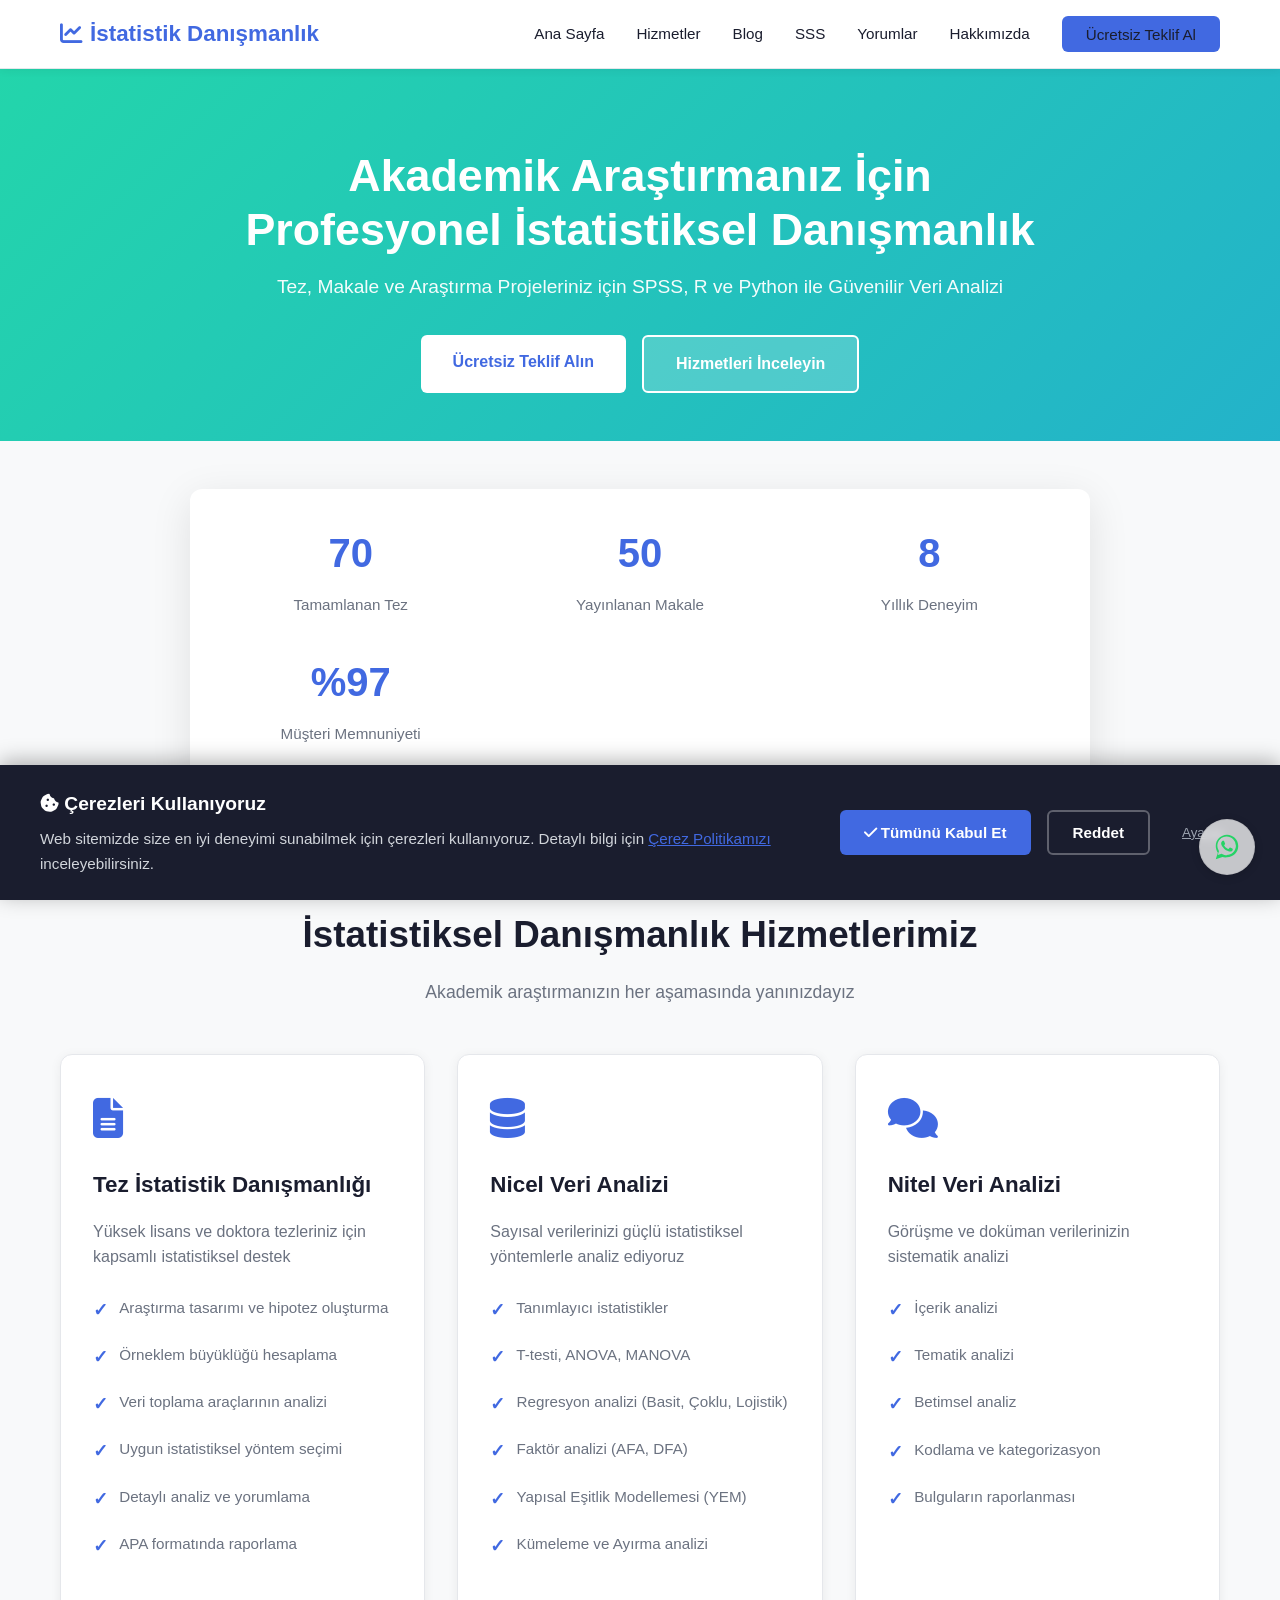
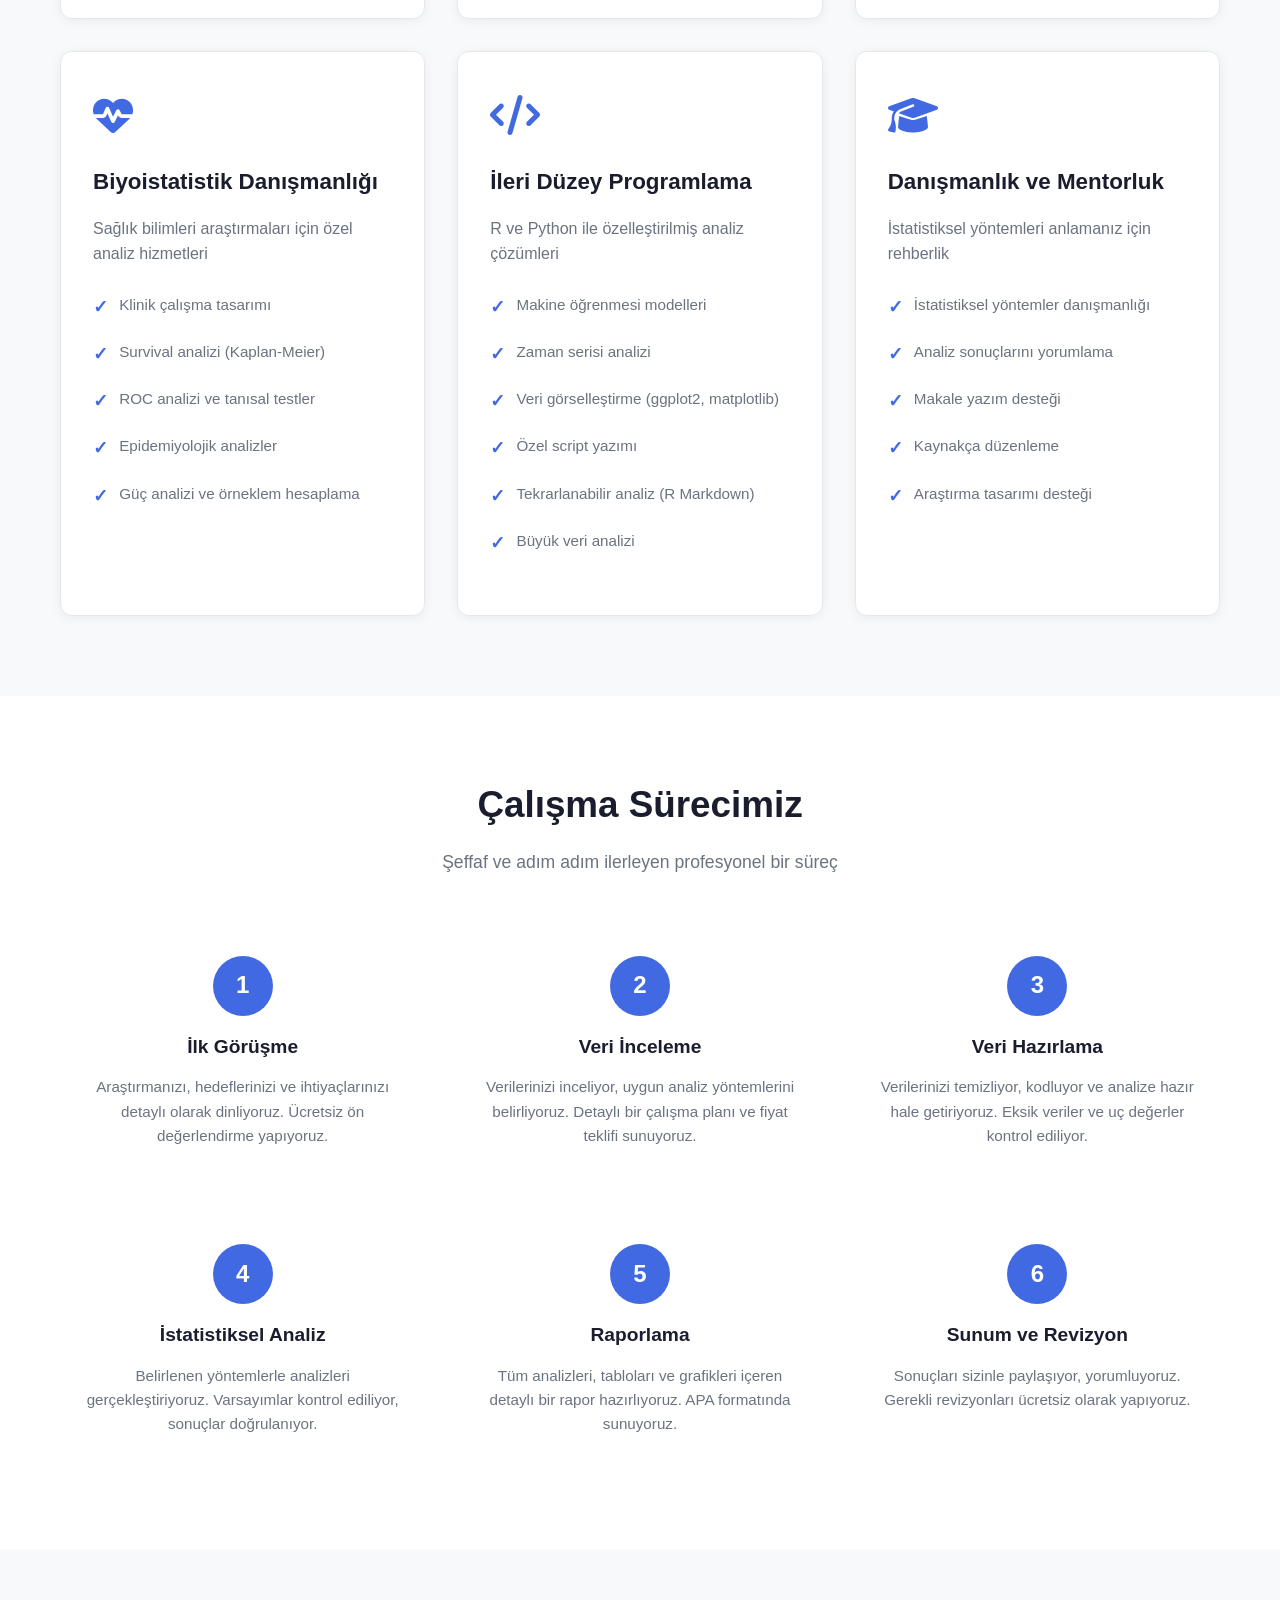
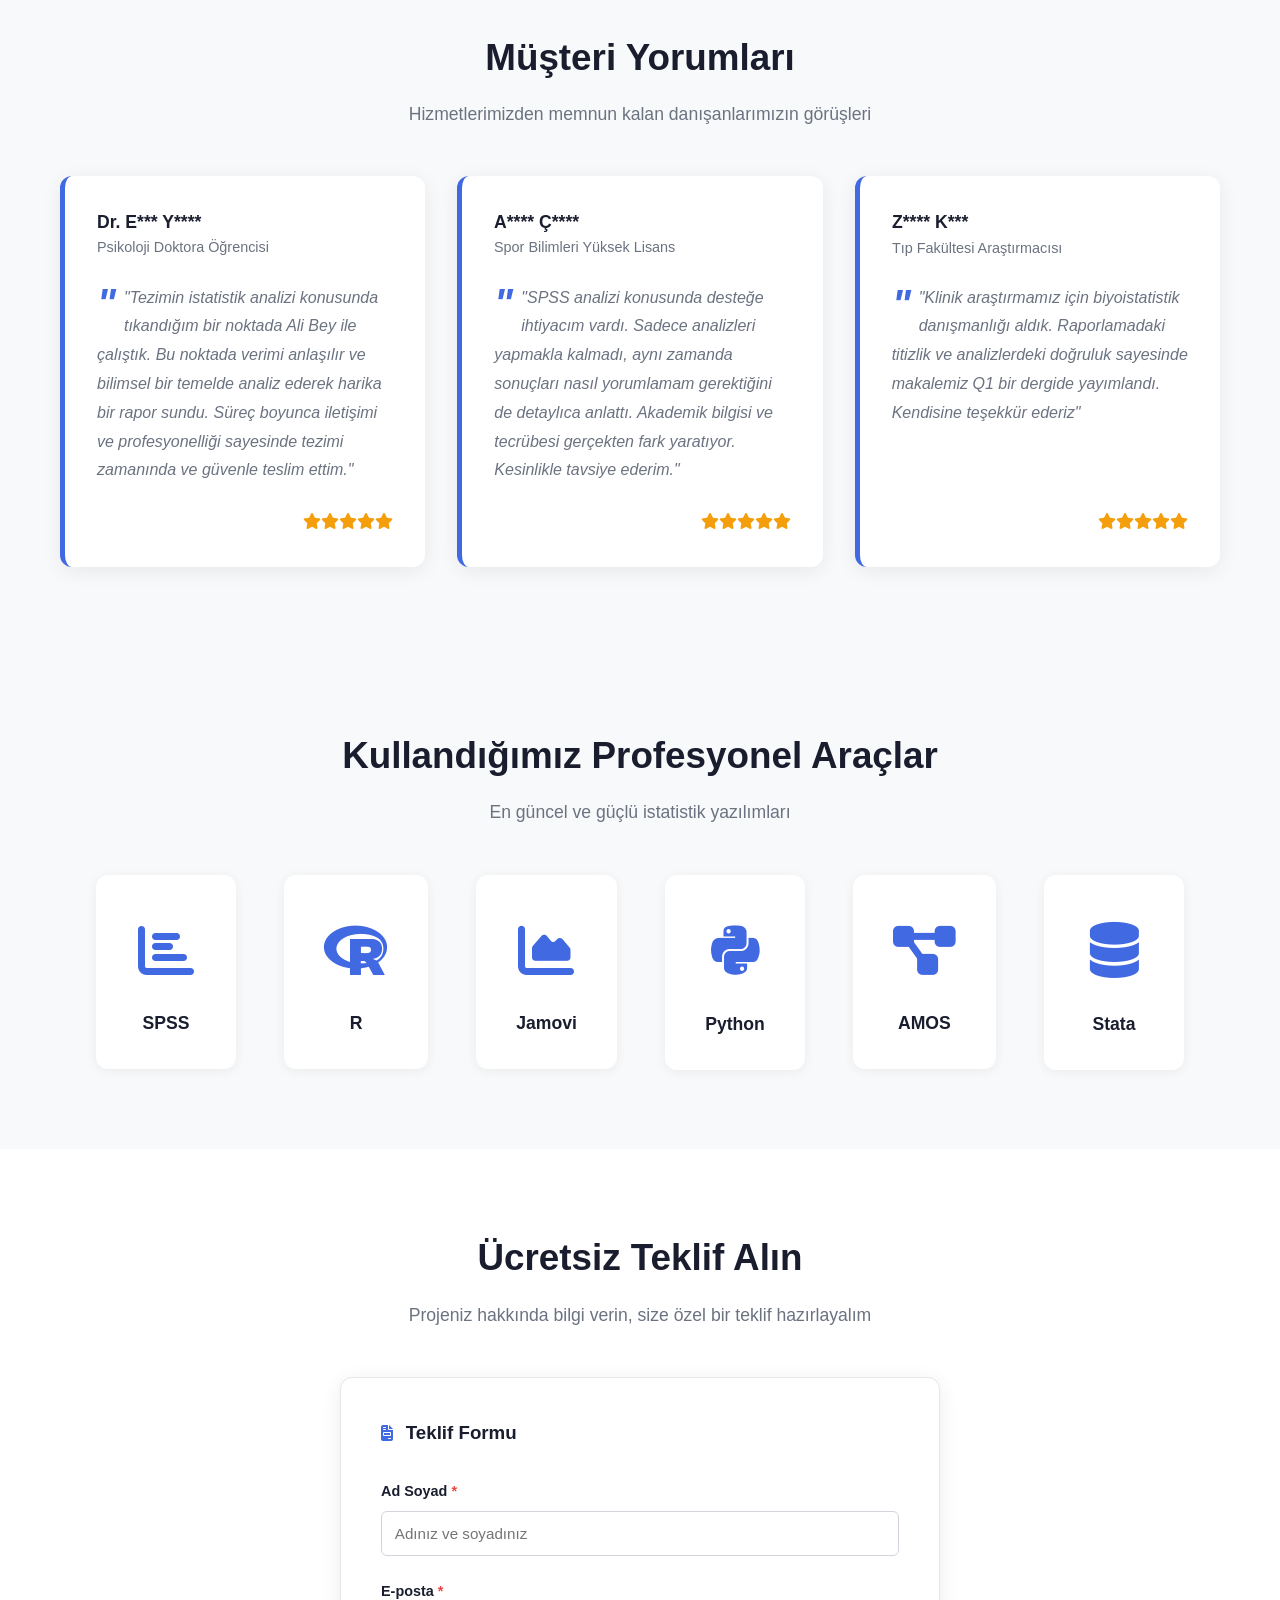
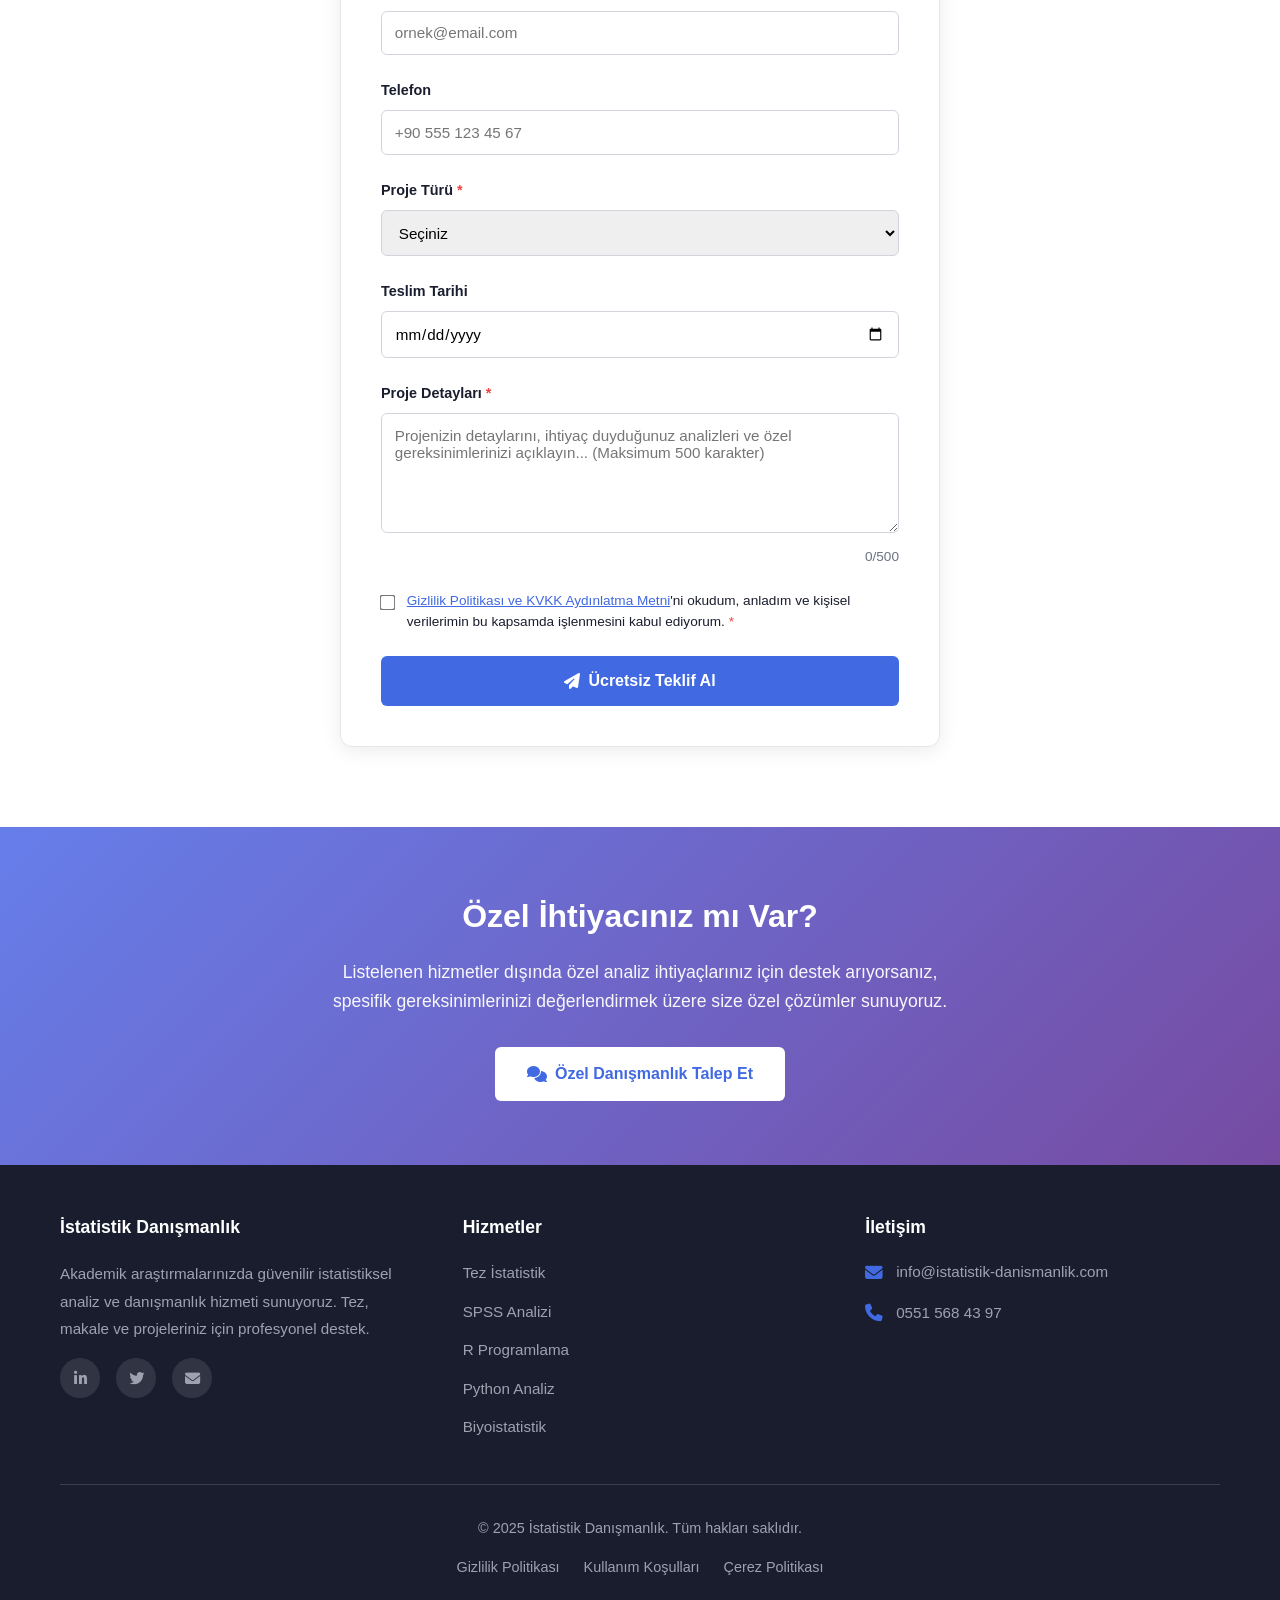
==== commit dcfb3fef: "Update index.html" ====
--- a/index.html
+++ b/index.html
@@ -356,7 +356,7 @@
                     </div>
                     <div class="contact-info-item">
                         <i class="fas fa-phone"></i>
-                        <a href="tel:+905515684397">+90 551 568 43 97</a>
+                        <a href="tel:+905515684397">0551 568 43 97</a>
                     </div>
                 </div>
             </div>
@@ -544,3 +544,4 @@
 
 
 
+
